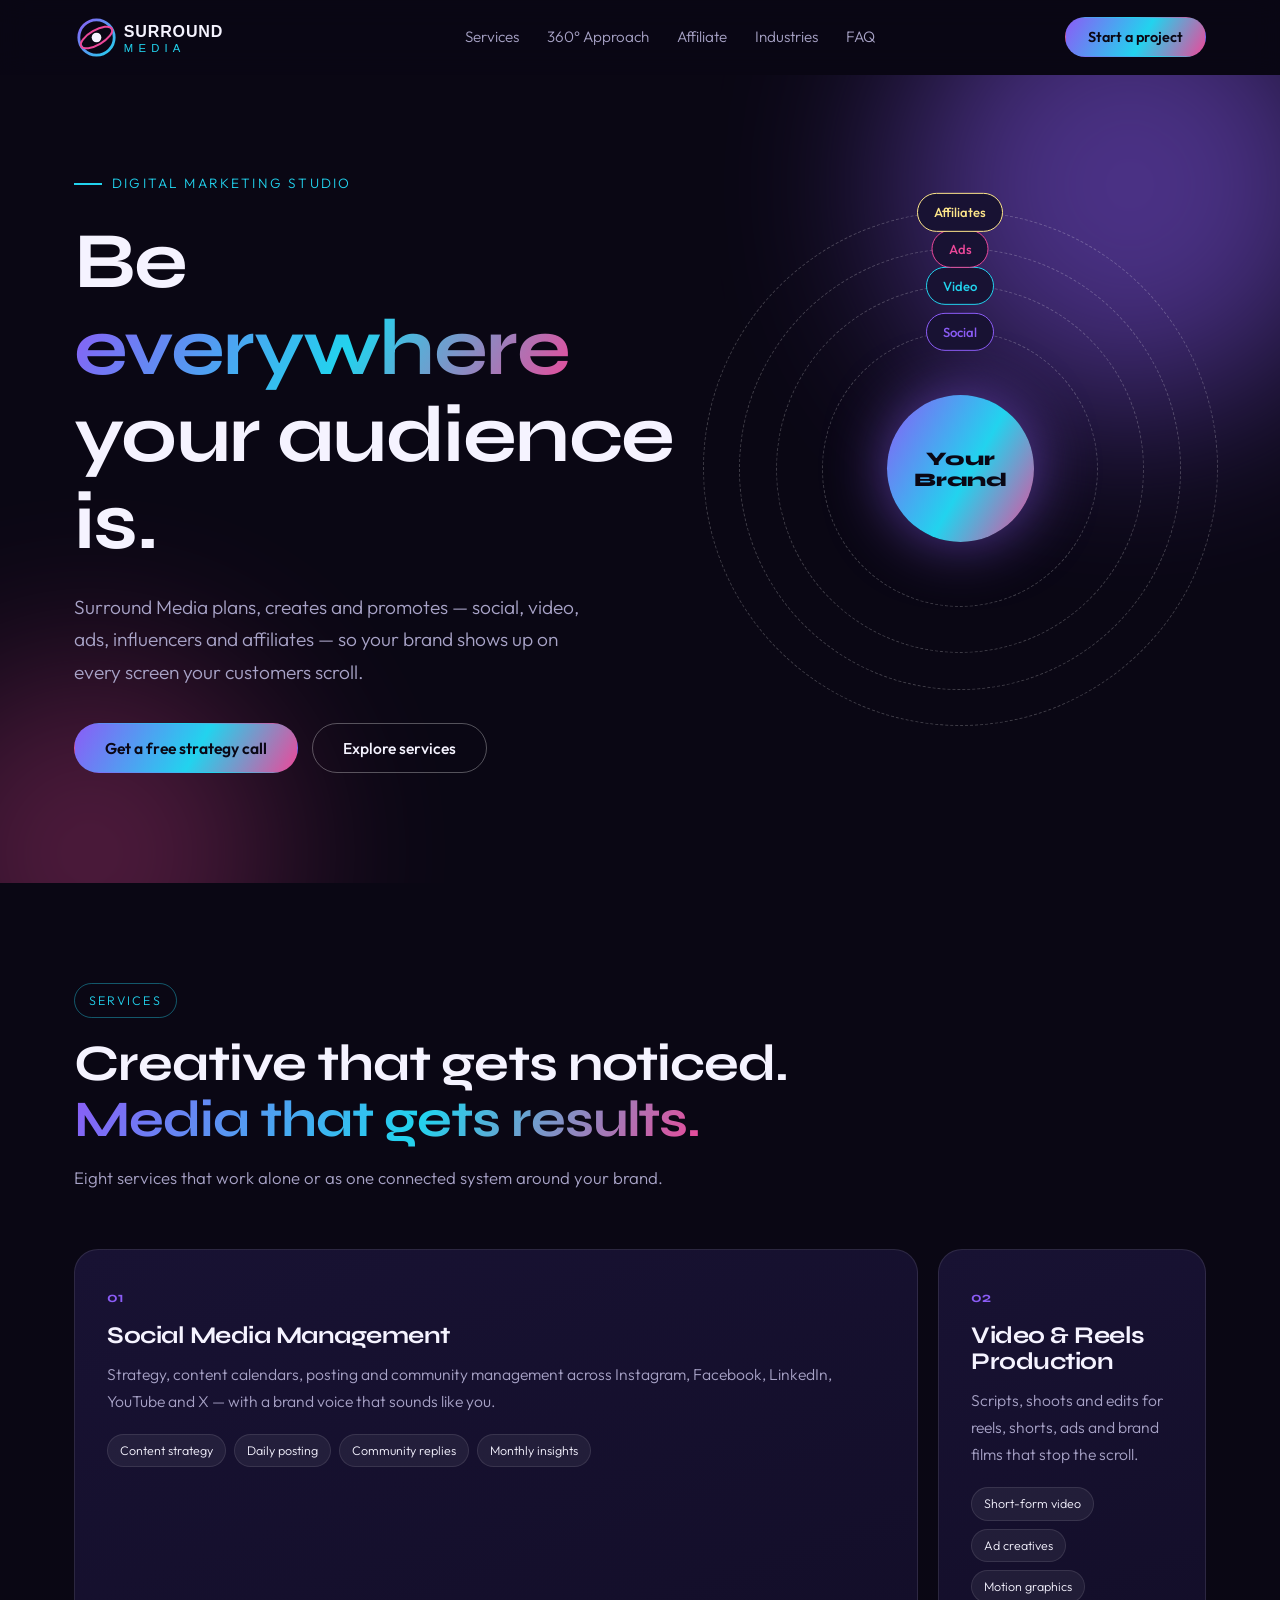
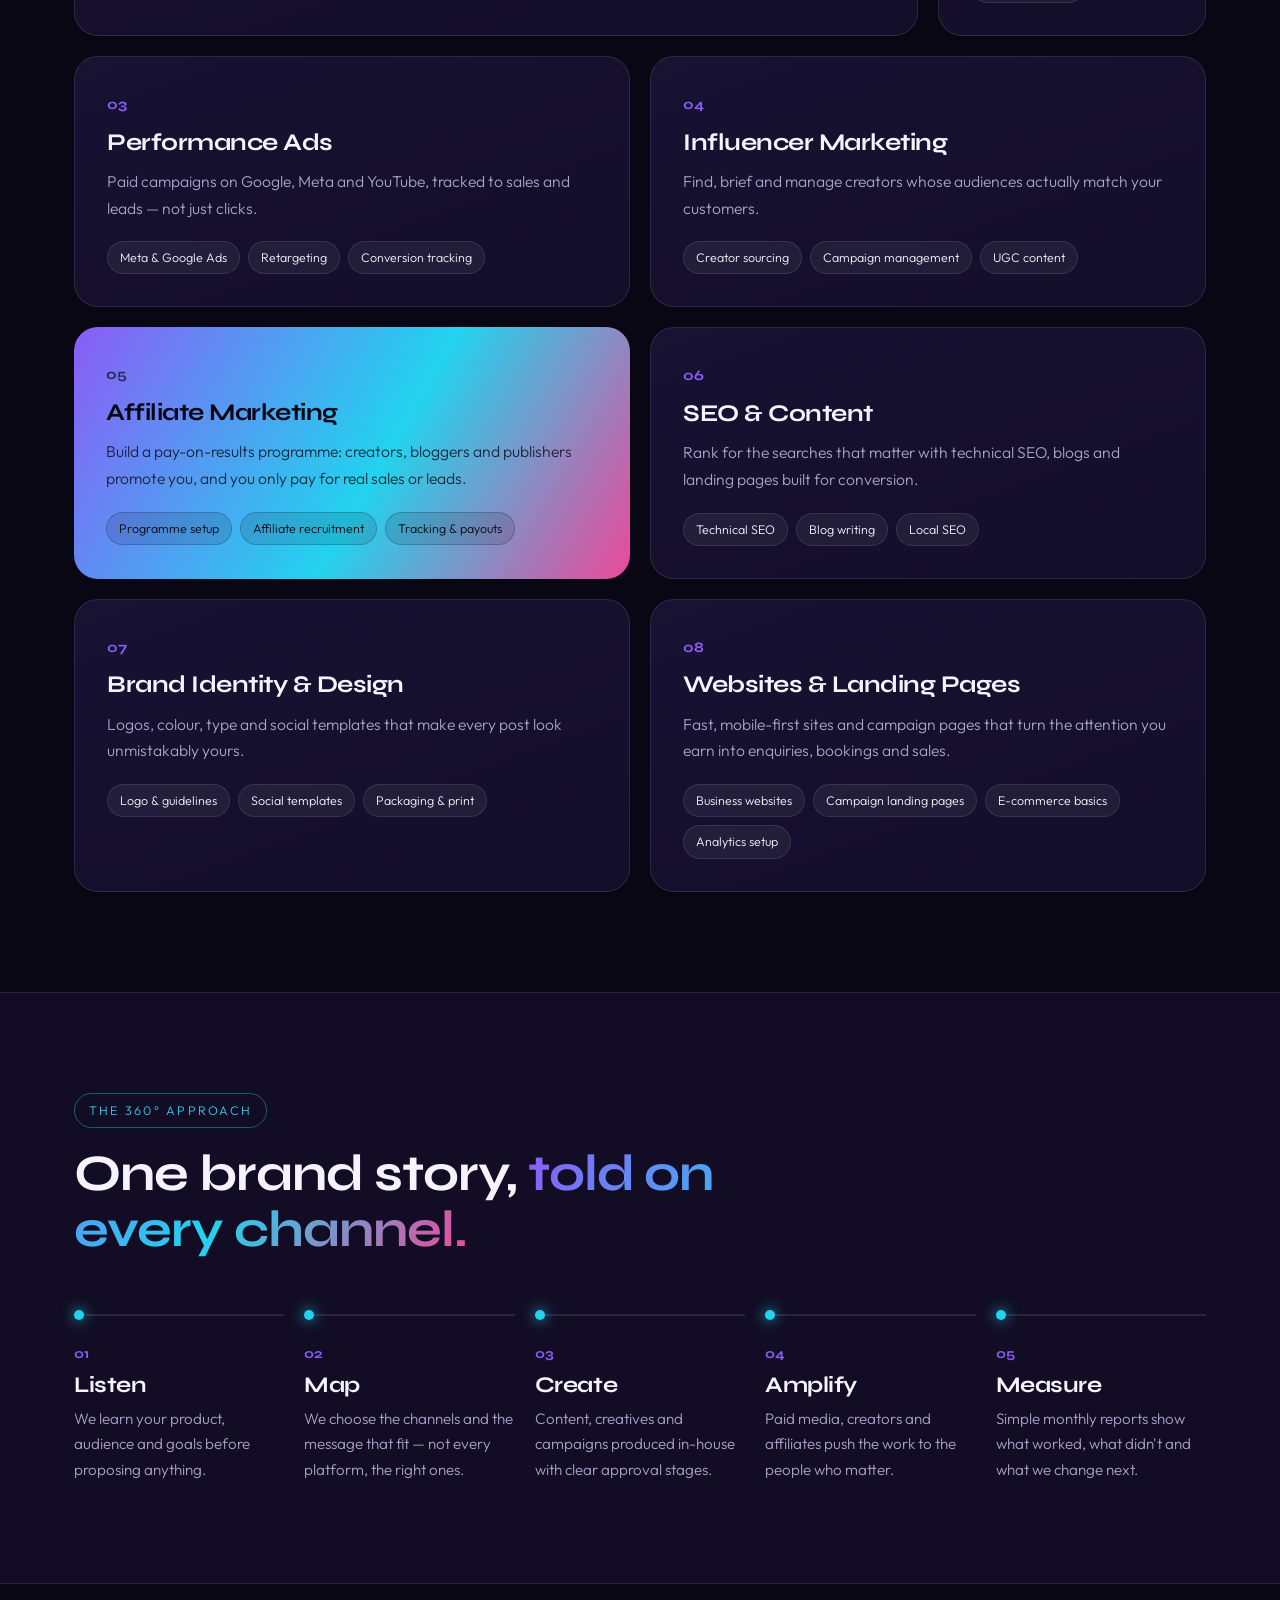
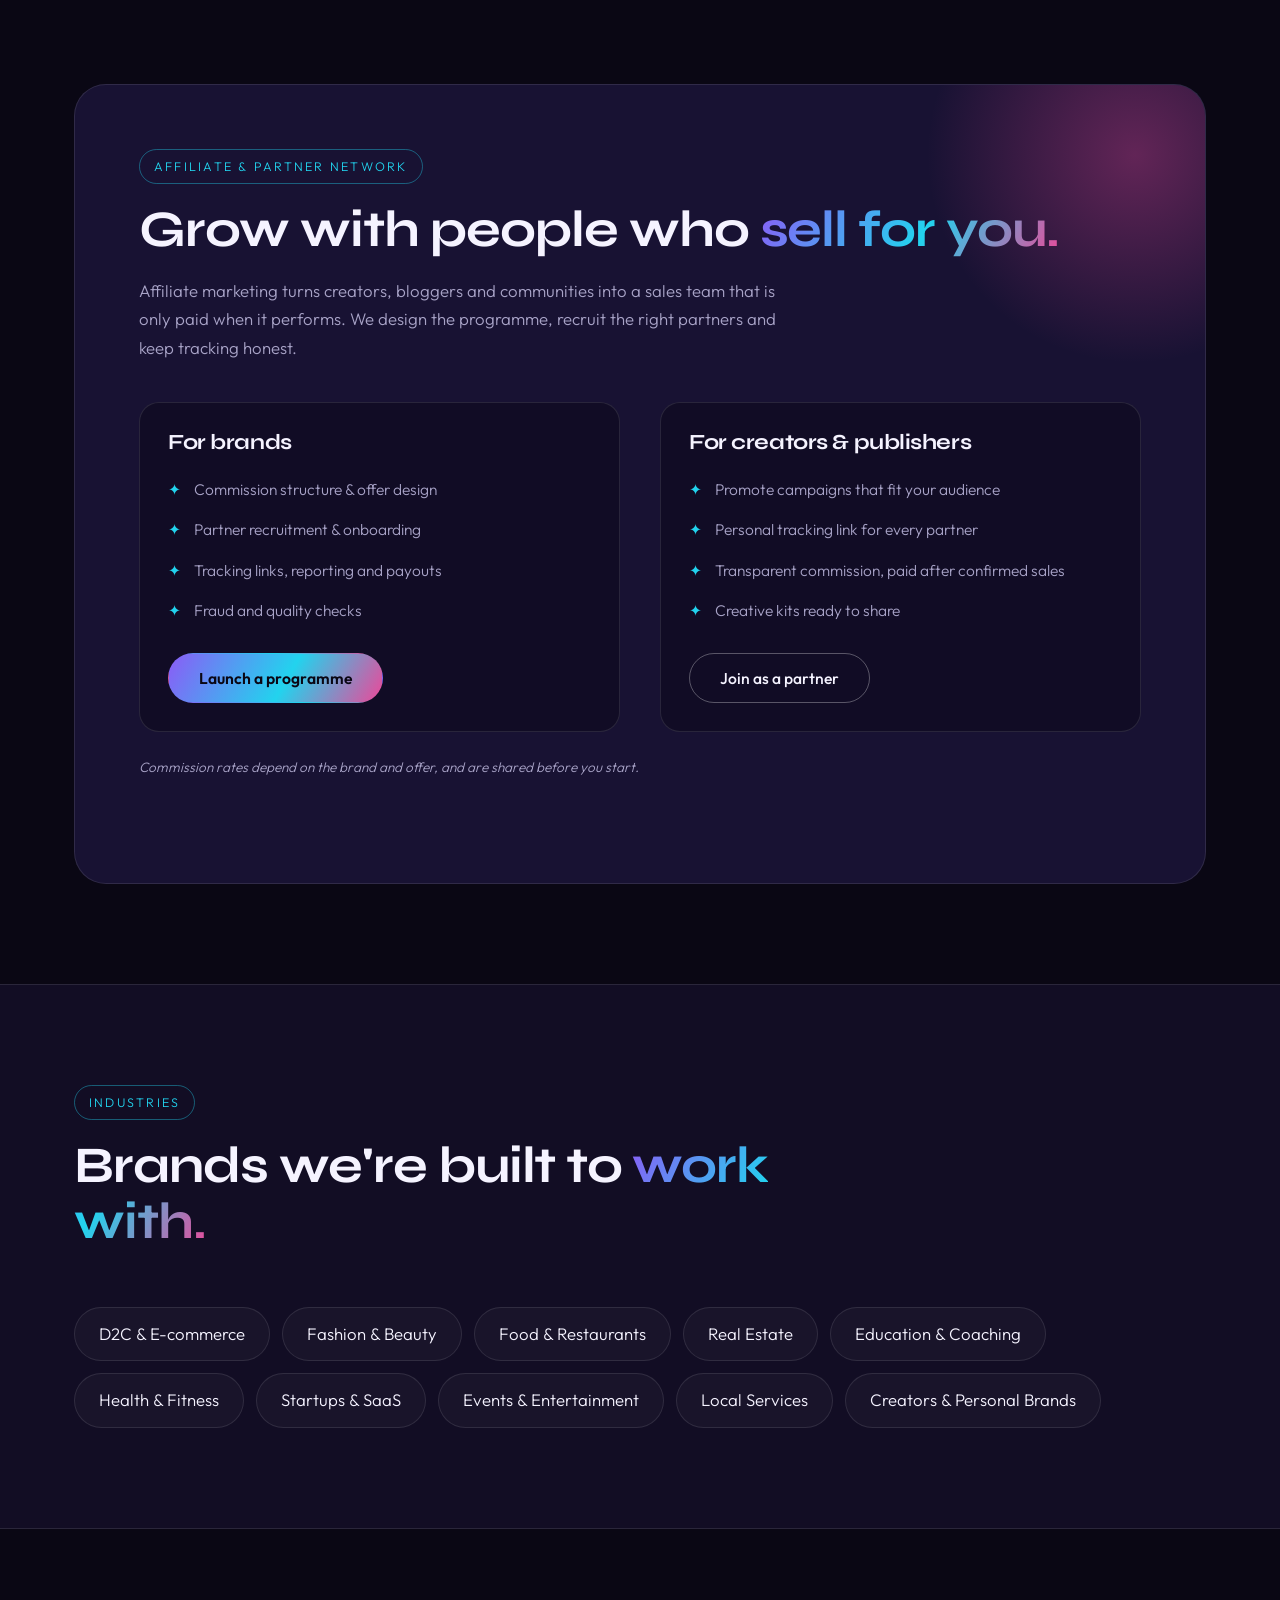
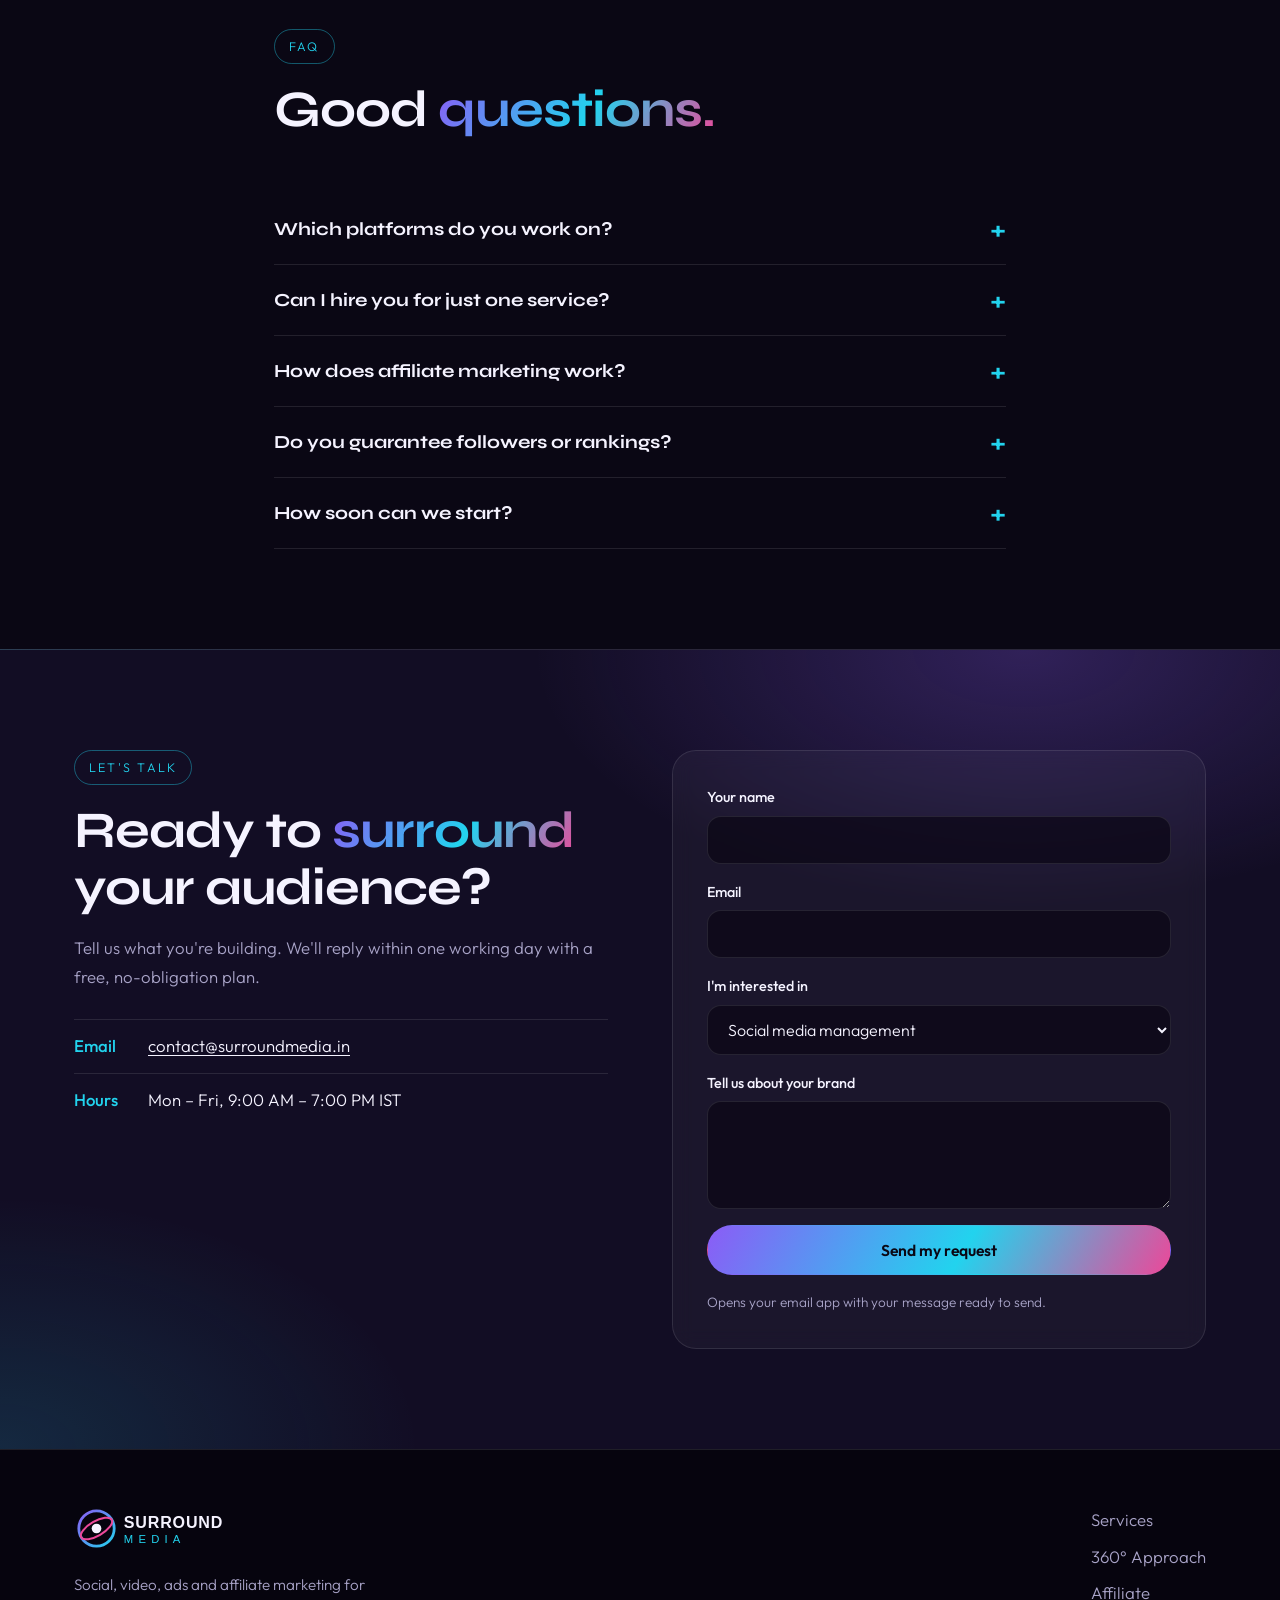
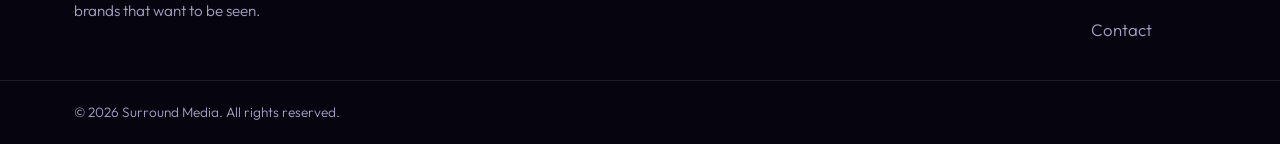
==== index.html @ 197e3b3c "Initial Surround Media website Co-Authored-By: Claude Sonnet 5.5 <noreply@anthropic.com>" ====
<!DOCTYPE html>
<html lang="en">
<head>
<meta charset="UTF-8">
<meta name="viewport" content="width=device-width, initial-scale=1.0">
<meta name="theme-color" content="#0a0714">
<title>Surround Media — Social, Video, Ads &amp; Affiliate Marketing</title>
<meta name="description" content="Surround Media is a digital marketing studio for social media, video content, performance ads, influencer and affiliate marketing, SEO and brand design — built to put your brand everywhere your audience is.">
<link rel="canonical" href="https://surroundmedia.in/">
<link rel="icon" href="data:image/svg+xml,%3Csvg xmlns='http://www.w3.org/2000/svg' viewBox='0 0 100 100'%3E%3Crect width='100' height='100' rx='26' fill='%230a0714'/%3E%3Ccircle cx='50' cy='50' r='30' fill='none' stroke='%238b5cf6' stroke-width='8'/%3E%3Cellipse cx='50' cy='50' rx='30' ry='12' fill='none' stroke='%23ec4899' stroke-width='6' transform='rotate(-30 50 50)'/%3E%3Ccircle cx='50' cy='50' r='8' fill='%23f5f3ff'/%3E%3C/svg%3E">
<link rel="preconnect" href="https://fonts.googleapis.com">
<link rel="preconnect" href="https://fonts.gstatic.com" crossorigin>
<link href="https://fonts.googleapis.com/css2?family=Outfit:wght@300;400;500;600&family=Syne:wght@600;700;800&display=swap" rel="stylesheet">
<link rel="stylesheet" href="style.css">
</head>
<body>

<header class="header" id="header">
  <div class="container header__inner">
    <a href="#home" class="logo" aria-label="Surround Media home"><img src="logo.svg" alt="Surround Media" width="200" height="45"></a>
    <nav class="nav" id="nav" aria-label="Main">
      <a href="#services">Services</a>
      <a href="#approach">360° Approach</a>
      <a href="#affiliate">Affiliate</a>
      <a href="#industries">Industries</a>
      <a href="#faq">FAQ</a>
    </nav>
    <a href="#contact" class="btn btn--glow header__cta">Start a project</a>
    <button class="nav-toggle" id="navToggle" aria-label="Toggle navigation" aria-expanded="false" aria-controls="nav">
      <span></span><span></span><span></span>
    </button>
  </div>
</header>

<main>

  <!-- HERO -->
  <section class="hero" id="home">
    <div class="orb orb--1"></div><div class="orb orb--2"></div>
    <div class="container hero__inner">
      <div class="hero__copy">
        <p class="eyebrow"><span></span> Digital marketing studio</p>
        <h1>Be <span class="grad">everywhere</span> your audience is.</h1>
        <p class="hero__lead">Surround Media plans, creates and promotes — social, video, ads, influencers and affiliates — so your brand shows up on every screen your customers scroll.</p>
        <div class="hero__cta">
          <a href="#contact" class="btn btn--glow">Get a free strategy call</a>
          <a href="#services" class="btn btn--line">Explore services</a>
        </div>
      </div>

      <div class="orbit" aria-hidden="true">
        <div class="orbit__core">Your<br>Brand</div>
        <div class="orbit__ring orbit__ring--1"><span class="chip chip--a">Social</span></div>
        <div class="orbit__ring orbit__ring--2"><span class="chip chip--b">Video</span></div>
        <div class="orbit__ring orbit__ring--3"><span class="chip chip--c">Ads</span></div>
        <div class="orbit__ring orbit__ring--4"><span class="chip chip--d">Affiliates</span></div>
      </div>
    </div>
  </section>

  <!-- SERVICES -->
  <section class="section" id="services">
    <div class="container">
      <div class="section__head reveal">
        <span class="tag">Services</span>
        <h2>Creative that gets noticed. <span class="grad">Media that gets results.</span></h2>
        <p class="section__lead">Eight services that work alone or as one connected system around your brand.</p>
      </div>

      <div class="grid">
        <article class="tile tile--wide reveal">
          <span class="tile__num">01</span>
          <h3>Social Media Management</h3>
          <p>Strategy, content calendars, posting and community management across Instagram, Facebook, LinkedIn, YouTube and X — with a brand voice that sounds like you.</p>
          <ul class="tile__tags"><li>Content strategy</li><li>Daily posting</li><li>Community replies</li><li>Monthly insights</li></ul>
        </article>

        <article class="tile reveal">
          <span class="tile__num">02</span>
          <h3>Video &amp; Reels Production</h3>
          <p>Scripts, shoots and edits for reels, shorts, ads and brand films that stop the scroll.</p>
          <ul class="tile__tags"><li>Short-form video</li><li>Ad creatives</li><li>Motion graphics</li></ul>
        </article>

        <article class="tile reveal">
          <span class="tile__num">03</span>
          <h3>Performance Ads</h3>
          <p>Paid campaigns on Google, Meta and YouTube, tracked to sales and leads — not just clicks.</p>
          <ul class="tile__tags"><li>Meta &amp; Google Ads</li><li>Retargeting</li><li>Conversion tracking</li></ul>
        </article>

        <article class="tile reveal">
          <span class="tile__num">04</span>
          <h3>Influencer Marketing</h3>
          <p>Find, brief and manage creators whose audiences actually match your customers.</p>
          <ul class="tile__tags"><li>Creator sourcing</li><li>Campaign management</li><li>UGC content</li></ul>
        </article>

        <article class="tile tile--accent reveal">
          <span class="tile__num">05</span>
          <h3>Affiliate Marketing</h3>
          <p>Build a pay-on-results programme: creators, bloggers and publishers promote you, and you only pay for real sales or leads.</p>
          <ul class="tile__tags"><li>Programme setup</li><li>Affiliate recruitment</li><li>Tracking &amp; payouts</li></ul>
        </article>

        <article class="tile reveal">
          <span class="tile__num">06</span>
          <h3>SEO &amp; Content</h3>
          <p>Rank for the searches that matter with technical SEO, blogs and landing pages built for conversion.</p>
          <ul class="tile__tags"><li>Technical SEO</li><li>Blog writing</li><li>Local SEO</li></ul>
        </article>

        <article class="tile reveal">
          <span class="tile__num">07</span>
          <h3>Brand Identity &amp; Design</h3>
          <p>Logos, colour, type and social templates that make every post look unmistakably yours.</p>
          <ul class="tile__tags"><li>Logo &amp; guidelines</li><li>Social templates</li><li>Packaging &amp; print</li></ul>
        </article>

        <article class="tile reveal">
          <span class="tile__num">08</span>
          <h3>Websites &amp; Landing Pages</h3>
          <p>Fast, mobile-first sites and campaign pages that turn the attention you earn into enquiries, bookings and sales.</p>
          <ul class="tile__tags"><li>Business websites</li><li>Campaign landing pages</li><li>E-commerce basics</li><li>Analytics setup</li></ul>
        </article>
      </div>
    </div>
  </section>

  <!-- APPROACH -->
  <section class="section section--panel" id="approach">
    <div class="container">
      <div class="section__head reveal">
        <span class="tag">The 360° approach</span>
        <h2>One brand story, <span class="grad">told on every channel.</span></h2>
      </div>
      <ol class="loop">
        <li class="loop__step reveal"><span>01</span><h3>Listen</h3><p>We learn your product, audience and goals before proposing anything.</p></li>
        <li class="loop__step reveal"><span>02</span><h3>Map</h3><p>We choose the channels and the message that fit — not every platform, the right ones.</p></li>
        <li class="loop__step reveal"><span>03</span><h3>Create</h3><p>Content, creatives and campaigns produced in-house with clear approval stages.</p></li>
        <li class="loop__step reveal"><span>04</span><h3>Amplify</h3><p>Paid media, creators and affiliates push the work to the people who matter.</p></li>
        <li class="loop__step reveal"><span>05</span><h3>Measure</h3><p>Simple monthly reports show what worked, what didn't and what we change next.</p></li>
      </ol>
    </div>
  </section>

  <!-- AFFILIATE -->
  <section class="section" id="affiliate">
    <div class="container">
      <div class="affiliate reveal">
        <div class="affiliate__copy">
          <span class="tag">Affiliate &amp; partner network</span>
          <h2>Grow with people who <span class="grad">sell for you.</span></h2>
          <p>Affiliate marketing turns creators, bloggers and communities into a sales team that is only paid when it performs. We design the programme, recruit the right partners and keep tracking honest.</p>
          <div class="affiliate__cols">
            <div>
              <h3>For brands</h3>
              <ul>
                <li>Commission structure &amp; offer design</li>
                <li>Partner recruitment &amp; onboarding</li>
                <li>Tracking links, reporting and payouts</li>
                <li>Fraud and quality checks</li>
              </ul>
              <a href="#contact" class="btn btn--glow">Launch a programme</a>
            </div>
            <div>
              <h3>For creators &amp; publishers</h3>
              <ul>
                <li>Promote campaigns that fit your audience</li>
                <li>Personal tracking link for every partner</li>
                <li>Transparent commission, paid after confirmed sales</li>
                <li>Creative kits ready to share</li>
              </ul>
              <a href="mailto:contact@surroundmedia.in?subject=Affiliate%20Partner%20Application" class="btn btn--line" id="partnerCta">Join as a partner</a>
            </div>
          </div>
          <p class="affiliate__note">Commission rates depend on the brand and offer, and are shared before you start.</p>
        </div>
      </div>
    </div>
  </section>

  <!-- INDUSTRIES -->
  <section class="section section--panel" id="industries">
    <div class="container">
      <div class="section__head reveal">
        <span class="tag">Industries</span>
        <h2>Brands we're built to <span class="grad">work with.</span></h2>
      </div>
      <div class="pills reveal">
        <span>D2C &amp; E-commerce</span><span>Fashion &amp; Beauty</span><span>Food &amp; Restaurants</span><span>Real Estate</span><span>Education &amp; Coaching</span><span>Health &amp; Fitness</span><span>Startups &amp; SaaS</span><span>Events &amp; Entertainment</span><span>Local Services</span><span>Creators &amp; Personal Brands</span>
      </div>
    </div>
  </section>

  <!-- FAQ -->
  <section class="section" id="faq">
    <div class="container container--narrow">
      <div class="section__head reveal">
        <span class="tag">FAQ</span>
        <h2>Good <span class="grad">questions.</span></h2>
      </div>
      <div class="faq reveal">
        <details>
          <summary>Which platforms do you work on?</summary>
          <p>Mainly Instagram, Facebook, YouTube, LinkedIn, X and Google. We recommend only the platforms where your customers actually spend time.</p>
        </details>
        <details>
          <summary>Can I hire you for just one service?</summary>
          <p>Yes. Many clients start with one service — like social media or ads — and add more as results come in.</p>
        </details>
        <details>
          <summary>How does affiliate marketing work?</summary>
          <p>Partners promote your product with a unique tracking link. When a sale or lead is confirmed through that link, they earn a commission you've agreed in advance. You pay for performance, not promises.</p>
        </details>
        <details>
          <summary>Do you guarantee followers or rankings?</summary>
          <p>No one honestly can. We commit to clear deliverables, transparent reporting and steady improvement against the goals we set together.</p>
        </details>
        <details>
          <summary>How soon can we start?</summary>
          <p>After a free strategy call and an agreed scope, most projects kick off within a week.</p>
        </details>
      </div>
    </div>
  </section>

  <!-- CONTACT -->
  <section class="section section--glow" id="contact">
    <div class="container contact">
      <div class="contact__copy reveal">
        <span class="tag">Let's talk</span>
        <h2>Ready to <span class="grad">surround</span> your audience?</h2>
        <p>Tell us what you're building. We'll reply within one working day with a free, no-obligation plan.</p>
        <ul class="contact__list">
          <li><strong>Email</strong> <a href="mailto:contact@surroundmedia.in">contact@surroundmedia.in</a></li>
          <li><strong>Hours</strong> Mon – Fri, 9:00 AM – 7:00 PM IST</li>
        </ul>
      </div>

      <form class="form reveal" id="contactForm" novalidate>
        <label>Your name
          <input type="text" name="name" required autocomplete="name">
        </label>
        <label>Email
          <input type="email" name="email" required autocomplete="email">
        </label>
        <label>I'm interested in
          <select name="interest">
            <option>Social media management</option>
            <option>Video &amp; reels</option>
            <option>Performance ads</option>
            <option>Influencer marketing</option>
            <option>Affiliate marketing</option>
            <option>SEO &amp; content</option>
            <option>Brand identity &amp; design</option>
            <option>Website / landing page</option>
            <option>Not sure yet</option>
          </select>
        </label>
        <label>Tell us about your brand
          <textarea name="message" rows="4"></textarea>
        </label>
        <button type="submit" class="btn btn--glow">Send my request</button>
        <p class="form__note" id="formNote" role="status" aria-live="polite">Opens your email app with your message ready to send.</p>
      </form>
    </div>
  </section>

</main>

<footer class="footer">
  <div class="container footer__inner">
    <div class="footer__brand">
      <a href="#home" class="logo" aria-label="Surround Media home"><img src="logo.svg" alt="Surround Media" width="200" height="45"></a>
      <p>Social, video, ads and affiliate marketing for brands that want to be seen.</p>
    </div>
    <nav class="footer__links" aria-label="Footer">
      <a href="#services">Services</a>
      <a href="#approach">360° Approach</a>
      <a href="#affiliate">Affiliate</a>
      <a href="#contact">Contact</a>
    </nav>
  </div>
  <div class="footer__bottom">
    <div class="container">
      <p>&copy; <span id="year">2026</span> Surround Media. All rights reserved.</p>
    </div>
  </div>
</footer>

<a href="#home" class="back-to-top" id="backToTop" aria-label="Back to top">&uarr;</a>

<script src="script.js"></script>
</body>
</html>
---- style.css ----
/* ========== Variables ========== */
:root {
  --bg: #0a0714;
  --bg-2: #120d24;
  --panel: #181233;
  --line: rgba(255, 255, 255, 0.1);
  --text: #f5f3ff;
  --muted: #a8a3c7;
  --violet: #8b5cf6;
  --cyan: #22d3ee;
  --pink: #ec4899;
  --grad: linear-gradient(120deg, #8b5cf6 0%, #22d3ee 55%, #ec4899 100%);
  --radius: 24px;
}

/* ========== Reset ========== */
*, *::before, *::after { box-sizing: border-box; margin: 0; padding: 0; }
html { scroll-behavior: smooth; scroll-padding-top: 80px; }
body {
  font-family: 'Outfit', system-ui, sans-serif;
  font-weight: 300;
  font-size: 1.05rem;
  color: var(--text);
  background: var(--bg);
  line-height: 1.7;
  -webkit-font-smoothing: antialiased;
  overflow-x: hidden;
}
img, svg { display: block; max-width: 100%; }
a { color: inherit; text-decoration: none; }
ul, ol { list-style: none; }
h1, h2, h3 { font-family: 'Syne', sans-serif; font-weight: 700; line-height: 1.1; letter-spacing: -0.02em; }
.grad { background: var(--grad); -webkit-background-clip: text; background-clip: text; color: transparent; }

.container { max-width: 1180px; margin: 0 auto; padding: 0 24px; position: relative; }
.container--narrow { max-width: 780px; }

/* ========== Buttons ========== */
.btn {
  display: inline-flex; align-items: center; justify-content: center;
  padding: 14px 30px; border-radius: 999px;
  font: 500 .98rem 'Outfit', sans-serif;
  border: 1.5px solid transparent; cursor: pointer;
  transition: transform .2s ease, box-shadow .25s ease, background .2s ease;
}
.btn:hover { transform: translateY(-2px); }
.btn:focus-visible, a:focus-visible, summary:focus-visible, input:focus-visible, select:focus-visible, textarea:focus-visible { outline: 2px solid var(--cyan); outline-offset: 3px; }
.btn--glow { background: var(--grad); color: #0a0714; font-weight: 600; }
.btn--glow:hover { box-shadow: 0 0 32px rgba(139, 92, 246, .55); }
.btn--line { border-color: rgba(255,255,255,.3); color: var(--text); }
.btn--line:hover { border-color: var(--cyan); color: var(--cyan); }

/* ========== Header ========== */
.header { position: sticky; top: 0; z-index: 50; background: rgba(10,7,20,.75); backdrop-filter: blur(14px); border-bottom: 1px solid transparent; transition: border-color .25s; }
.header.scrolled { border-color: var(--line); }
.header__inner { display: flex; align-items: center; justify-content: space-between; gap: 20px; height: 74px; }
.logo img { height: 45px; width: auto; }
.nav { display: flex; gap: 28px; }
.nav a { font-size: .95rem; color: var(--muted); transition: color .2s; position: relative; padding: 6px 0; }
.nav a::after { content: ""; position: absolute; left: 0; right: 100%; bottom: 0; height: 2px; background: var(--grad); transition: right .25s; }
.nav a:hover, .nav a.active { color: var(--text); }
.nav a:hover::after, .nav a.active::after { right: 0; }
.header__cta { padding: 10px 22px; font-size: .9rem; }
.nav-toggle { display: none; background: none; border: 0; width: 44px; height: 44px; cursor: pointer; flex-direction: column; justify-content: center; align-items: center; gap: 5px; }
.nav-toggle span { width: 24px; height: 2px; background: var(--text); border-radius: 2px; transition: transform .25s, opacity .25s; }
.nav-toggle.active span:nth-child(1) { transform: translateY(7px) rotate(45deg); }
.nav-toggle.active span:nth-child(2) { opacity: 0; }
.nav-toggle.active span:nth-child(3) { transform: translateY(-7px) rotate(-45deg); }

/* ========== Hero ========== */
.hero { position: relative; padding: 90px 0 110px; overflow: hidden; }
.orb { position: absolute; border-radius: 50%; filter: blur(90px); opacity: .5; pointer-events: none; }
.orb--1 { width: 460px; height: 460px; background: var(--violet); top: -120px; right: -80px; }
.orb--2 { width: 380px; height: 380px; background: var(--pink); bottom: -160px; left: -100px; opacity: .3; }
.hero__inner { display: grid; grid-template-columns: 1.1fr .9fr; gap: 40px; align-items: center; }
.eyebrow { display: inline-flex; align-items: center; gap: 10px; font-size: .85rem; letter-spacing: .16em; text-transform: uppercase; color: var(--cyan); margin-bottom: 22px; }
.eyebrow span { width: 28px; height: 2px; background: var(--cyan); }
.hero h1 { font-size: clamp(2.8rem, 6.2vw, 5rem); margin-bottom: 24px; }
.hero__lead { font-size: 1.2rem; color: var(--muted); max-width: 520px; }
.hero__cta { display: flex; flex-wrap: wrap; gap: 14px; margin-top: 34px; }

/* Orbit graphic */
.orbit { position: relative; width: min(100%, 460px); aspect-ratio: 1; margin: 0 auto; }
.orbit__core { position: absolute; inset: 34%; border-radius: 50%; background: var(--grad); color: #0a0714; display: grid; place-items: center; text-align: center; font: 800 1.2rem/1.1 'Syne', sans-serif; box-shadow: 0 0 60px rgba(139,92,246,.6); }
.orbit__ring { position: absolute; border: 1px dashed rgba(255,255,255,.22); border-radius: 50%; animation: spin linear infinite; }
.orbit__ring--1 { inset: 20%; animation-duration: 18s; }
.orbit__ring--2 { inset: 10%; animation-duration: 26s; animation-direction: reverse; }
.orbit__ring--3 { inset: 2%; animation-duration: 34s; }
.orbit__ring--4 { inset: -6%; animation-duration: 44s; animation-direction: reverse; }
.chip { position: absolute; top: 0; left: 50%; transform: translate(-50%, -50%); padding: 7px 16px; border-radius: 999px; font-size: .82rem; font-weight: 500; background: var(--panel); border: 1px solid var(--line); white-space: nowrap; animation: counter linear infinite; }
.orbit__ring--1 .chip { animation-duration: 18s; } .orbit__ring--2 .chip { animation-duration: 26s; animation-direction: reverse; }
.orbit__ring--3 .chip { animation-duration: 34s; } .orbit__ring--4 .chip { animation-duration: 44s; animation-direction: reverse; }
.chip--a { color: var(--violet); border-color: var(--violet); }
.chip--b { color: var(--cyan); border-color: var(--cyan); }
.chip--c { color: var(--pink); border-color: var(--pink); }
.chip--d { color: #fde68a; border-color: #fde68a; }
@keyframes spin { to { transform: rotate(360deg); } }
@keyframes counter { from { transform: translate(-50%, -50%) rotate(0); } to { transform: translate(-50%, -50%) rotate(-360deg); } }

/* ========== Sections ========== */
.section { padding: 100px 0; position: relative; }
.section--panel { background: var(--bg-2); border-block: 1px solid var(--line); }
.section--glow { background: radial-gradient(700px 360px at 80% 0%, rgba(139,92,246,.25), transparent 70%), radial-gradient(600px 360px at 0% 100%, rgba(34,211,238,.14), transparent 70%), var(--bg-2); border-top: 1px solid var(--line); }
.section__head { max-width: 720px; margin-bottom: 56px; }
.section__head h2, .affiliate h2, .contact h2 { font-size: clamp(2rem, 4vw, 3.2rem); }
.section__lead { margin-top: 16px; color: var(--muted); }
.tag { display: inline-block; font-size: .78rem; letter-spacing: .18em; text-transform: uppercase; color: var(--cyan); border: 1px solid rgba(34,211,238,.4); padding: 6px 14px; border-radius: 999px; margin-bottom: 18px; }

/* ========== Services grid ========== */
.grid { display: grid; grid-template-columns: repeat(4, 1fr); gap: 20px; }
.tile { grid-column: span 2; background: linear-gradient(160deg, var(--panel), #130e29); border: 1px solid var(--line); border-radius: var(--radius); padding: 32px; position: relative; overflow: hidden; transition: transform .3s, border-color .3s; }
.tile:nth-child(n) { grid-column: span 2; }
.tile::before { content: ""; position: absolute; inset: 0; background: var(--grad); opacity: 0; transition: opacity .3s; mix-blend-mode: soft-light; pointer-events: none; }
.tile:hover { transform: translateY(-6px); border-color: rgba(139,92,246,.7); }
.tile:hover::before { opacity: .25; }
.tile--wide { grid-column: span 3 !important; }
.tile:nth-child(2) { grid-column: span 1; }
.tile__num { font: 700 .9rem 'Syne', sans-serif; color: var(--violet); }
.tile h3 { font-size: 1.5rem; margin: 12px 0; }
.tile p { color: var(--muted); font-size: .98rem; }
.tile__tags { display: flex; flex-wrap: wrap; gap: 8px; margin-top: 20px; }
.tile__tags li { font-size: .78rem; padding: 5px 12px; border-radius: 999px; background: rgba(255,255,255,.06); border: 1px solid var(--line); }
.tile--accent { background: var(--grad); color: #0a0714; border: 0; }
.tile--accent .tile__num { color: #0a0714; opacity: .7; }
.tile--accent p { color: rgba(10,7,20,.8); }
.tile--accent .tile__tags li { background: rgba(10,7,20,.12); border-color: rgba(10,7,20,.2); }

/* ========== Approach ========== */
.loop { display: grid; grid-template-columns: repeat(5, 1fr); gap: 20px; }
.loop__step { position: relative; padding-top: 22px; border-top: 2px solid var(--line); }
.loop__step::before { content: ""; position: absolute; top: -6px; left: 0; width: 10px; height: 10px; border-radius: 50%; background: var(--cyan); box-shadow: 0 0 14px var(--cyan); }
.loop__step span { font: 700 .85rem 'Syne', sans-serif; color: var(--violet); }
.loop__step h3 { font-size: 1.4rem; margin: 6px 0 8px; }
.loop__step p { color: var(--muted); font-size: .95rem; }

/* ========== Affiliate ========== */
.affiliate { background: var(--panel); border: 1px solid var(--line); border-radius: 32px; padding: 64px; position: relative; overflow: hidden; }
.affiliate::before { content: ""; position: absolute; width: 420px; height: 420px; right: -140px; top: -140px; background: radial-gradient(circle, rgba(236,72,153,.35), transparent 70%); pointer-events: none; }
.affiliate__copy { position: relative; }
.affiliate__copy > p { color: var(--muted); max-width: 640px; margin: 18px 0 40px; }
.affiliate__cols { display: grid; grid-template-columns: 1fr 1fr; gap: 40px; }
.affiliate__cols > div { padding: 28px; border: 1px solid var(--line); border-radius: 20px; background: rgba(10,7,20,.45); }
.affiliate__cols h3 { font-size: 1.35rem; margin-bottom: 14px; }
.affiliate__cols li { padding: 7px 0 7px 26px; position: relative; color: var(--muted); font-size: .97rem; }
.affiliate__cols li::before { content: "✦"; position: absolute; left: 0; color: var(--cyan); }
.affiliate__cols .btn { margin-top: 22px; }
.affiliate__note { margin-top: 24px !important; font-size: .85rem; color: var(--muted); font-style: italic; }

/* ========== Industries ========== */
.pills { display: flex; flex-wrap: wrap; gap: 12px; }
.pills span { padding: 12px 24px; border-radius: 999px; border: 1px solid var(--line); background: rgba(255,255,255,.03); transition: all .25s; }
.pills span:hover { border-color: var(--pink); color: var(--pink); transform: translateY(-3px); }

/* ========== FAQ ========== */
.faq details { border-bottom: 1px solid var(--line); }
.faq summary { cursor: pointer; font: 700 1.15rem 'Syne', sans-serif; padding: 24px 40px 24px 0; list-style: none; position: relative; }
.faq summary::-webkit-details-marker { display: none; }
.faq summary::after { content: "+"; position: absolute; right: 0; top: 50%; transform: translateY(-50%); font-size: 1.8rem; color: var(--cyan); transition: transform .2s; }
.faq details[open] summary::after { transform: translateY(-50%) rotate(45deg); }
.faq details p { padding-bottom: 24px; color: var(--muted); }

/* ========== Contact ========== */
.contact { display: grid; grid-template-columns: 1fr 1fr; gap: 64px; align-items: start; }
.contact__copy > p { color: var(--muted); margin: 18px 0 28px; }
.contact__list li { padding: 12px 0; border-top: 1px solid var(--line); }
.contact__list strong { display: inline-block; min-width: 70px; color: var(--cyan); font-weight: 500; }
.contact__list a { text-decoration: underline; text-underline-offset: 3px; }
.form { background: rgba(255,255,255,.04); border: 1px solid var(--line); border-radius: var(--radius); padding: 34px; display: grid; gap: 16px; backdrop-filter: blur(10px); }
.form label { display: grid; gap: 6px; font-size: .9rem; font-weight: 500; }
.form input, .form select, .form textarea { font: 300 1rem 'Outfit', sans-serif; padding: 13px 16px; border: 1px solid var(--line); border-radius: 14px; background: rgba(10,7,20,.7); color: var(--text); width: 100%; }
.form select option { background: var(--bg); }
.form textarea { resize: vertical; }
.form__note { font-size: .85rem; color: var(--muted); }
.form__note--error { color: #fb7185; font-weight: 500; }

/* ========== Footer ========== */
.footer { background: #06040e; border-top: 1px solid var(--line); padding-top: 56px; color: var(--muted); }
.footer__inner { display: flex; justify-content: space-between; gap: 32px; flex-wrap: wrap; padding-bottom: 36px; }
.footer__brand .logo { display: inline-block; margin-bottom: 12px; }
.footer__brand p { max-width: 320px; font-size: .95rem; }
.footer__links { display: flex; flex-direction: column; gap: 8px; }
.footer__links a:hover { color: var(--cyan); }
.footer__bottom { border-top: 1px solid var(--line); padding: 20px 0; font-size: .85rem; }

/* ========== Back to top ========== */
.back-to-top { position: fixed; right: 20px; bottom: 20px; width: 48px; height: 48px; border-radius: 50%; background: var(--grad); color: #0a0714; display: grid; place-items: center; font-weight: 700; font-size: 1.2rem; opacity: 0; pointer-events: none; transform: translateY(12px); transition: opacity .25s, transform .25s; z-index: 40; }
.back-to-top.visible { opacity: 1; pointer-events: auto; transform: none; }

/* ========== Reveal ========== */
.reveal { opacity: 0; transform: translateY(26px); transition: opacity .7s ease, transform .7s ease; }
.reveal.visible { opacity: 1; transform: none; }

/* ========== Responsive ========== */
@media (max-width: 980px) {
  .hero__inner, .contact { grid-template-columns: 1fr; }
  .orbit { max-width: 380px; margin-top: 30px; }
  .grid { grid-template-columns: repeat(2, 1fr); }
  .tile, .tile:nth-child(n), .tile--wide, .tile:nth-child(2) { grid-column: span 1 !important; }
  .loop { grid-template-columns: repeat(2, 1fr); }
  .affiliate { padding: 40px 28px; }
  .affiliate__cols { grid-template-columns: 1fr; }
}
@media (max-width: 860px) {
  .nav-toggle { display: flex; }
  .header__cta { display: none; }
  .nav { position: absolute; top: 74px; left: 0; right: 0; background: var(--bg); flex-direction: column; gap: 0; padding: 8px 24px 20px; border-bottom: 1px solid var(--line); display: none; }
  .nav.open { display: flex; }
  .nav a { padding: 14px 0; border-bottom: 1px solid var(--line); }
}
@media (max-width: 640px) {
  .section { padding: 70px 0; }
  .grid, .loop { grid-template-columns: 1fr; }
  .hero { padding: 56px 0 70px; }
}
@media (prefers-reduced-motion: reduce) {
  html { scroll-behavior: auto; }
  .orbit__ring, .chip { animation: none; }
  .reveal { opacity: 1; transform: none; transition: none; }
}
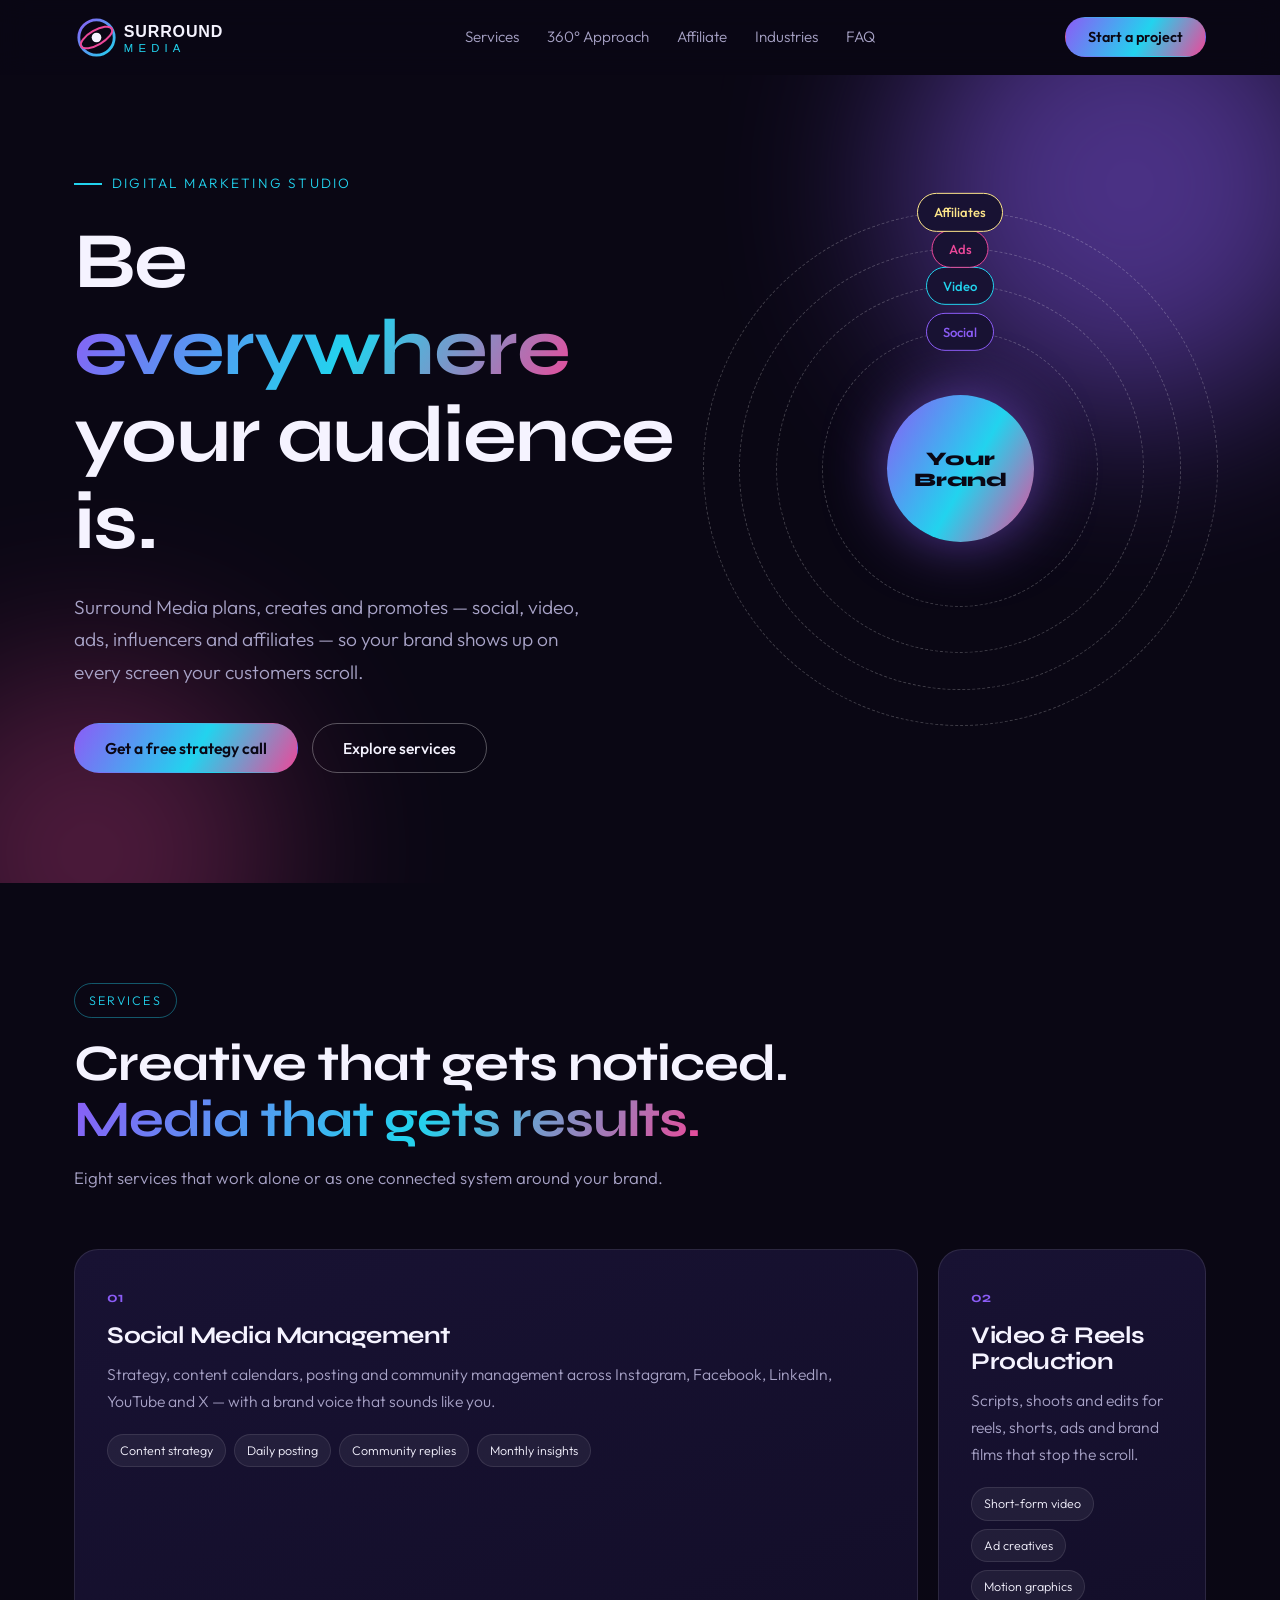
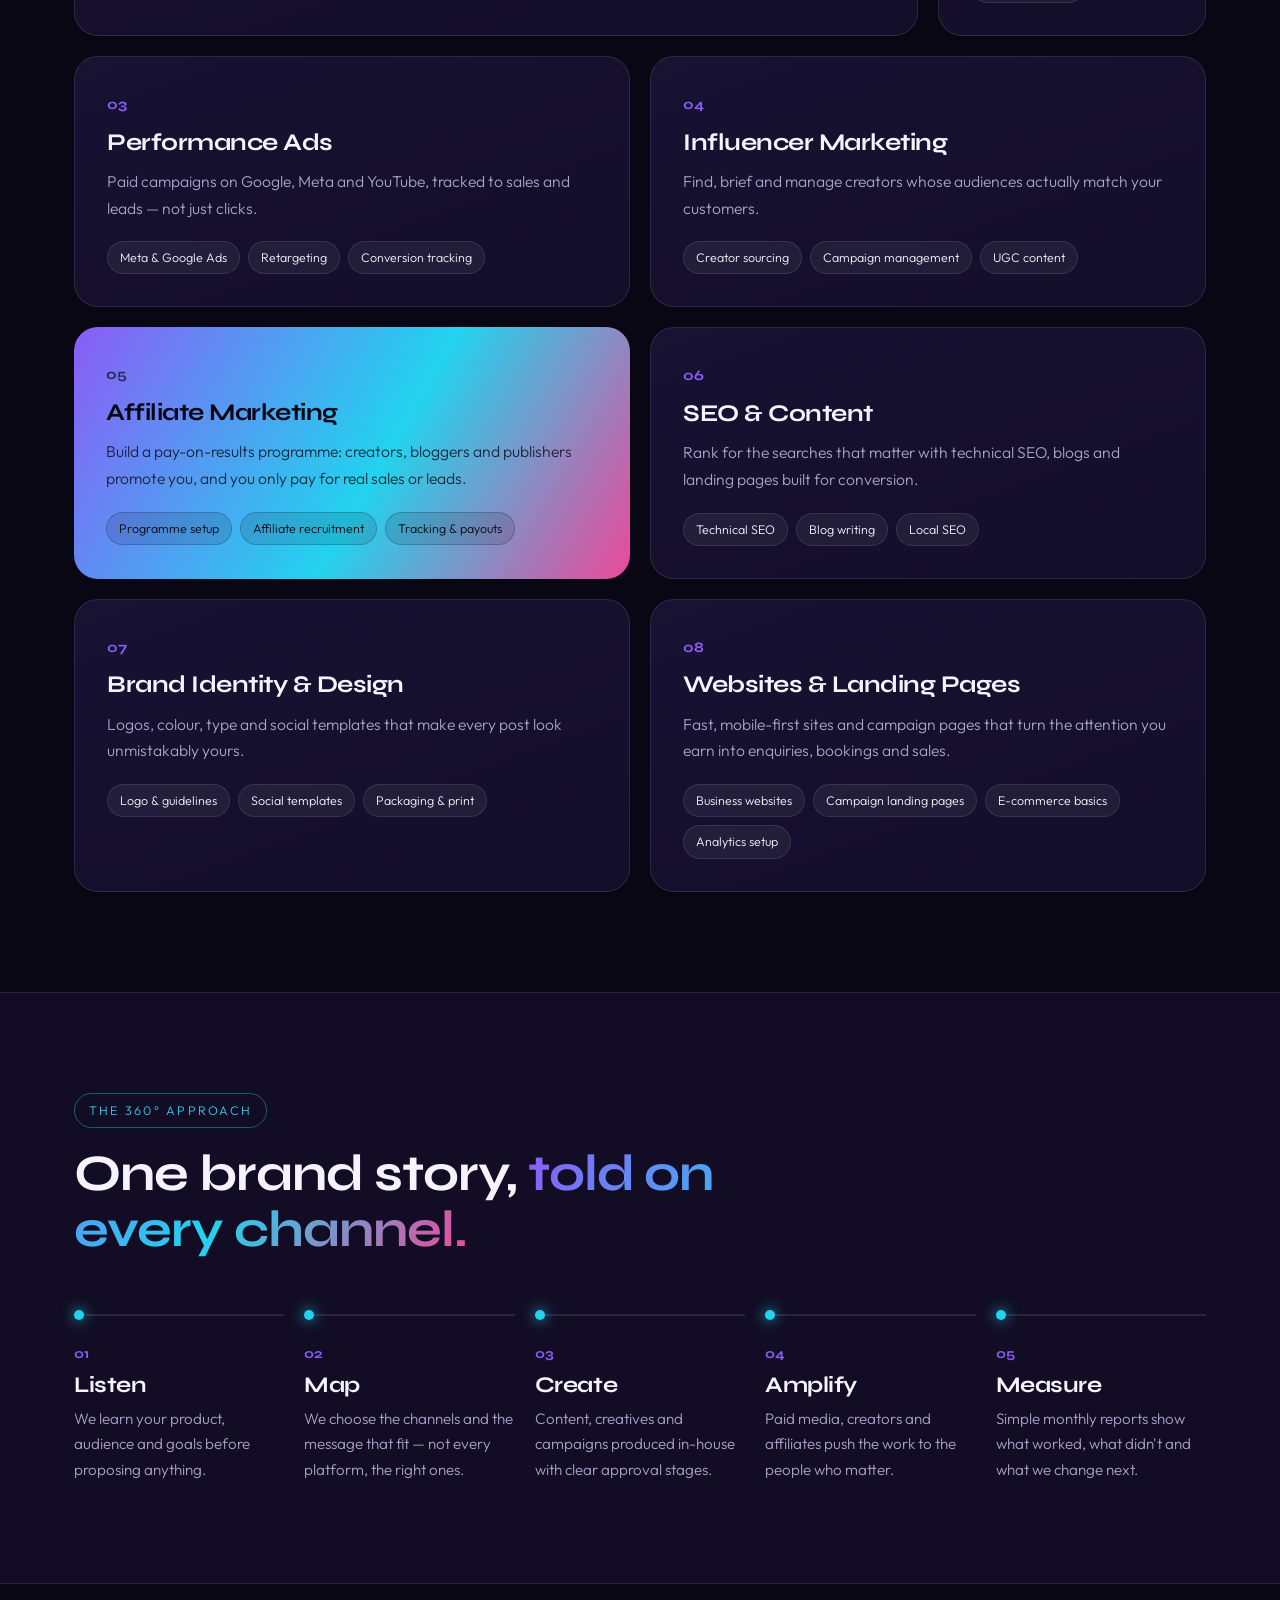
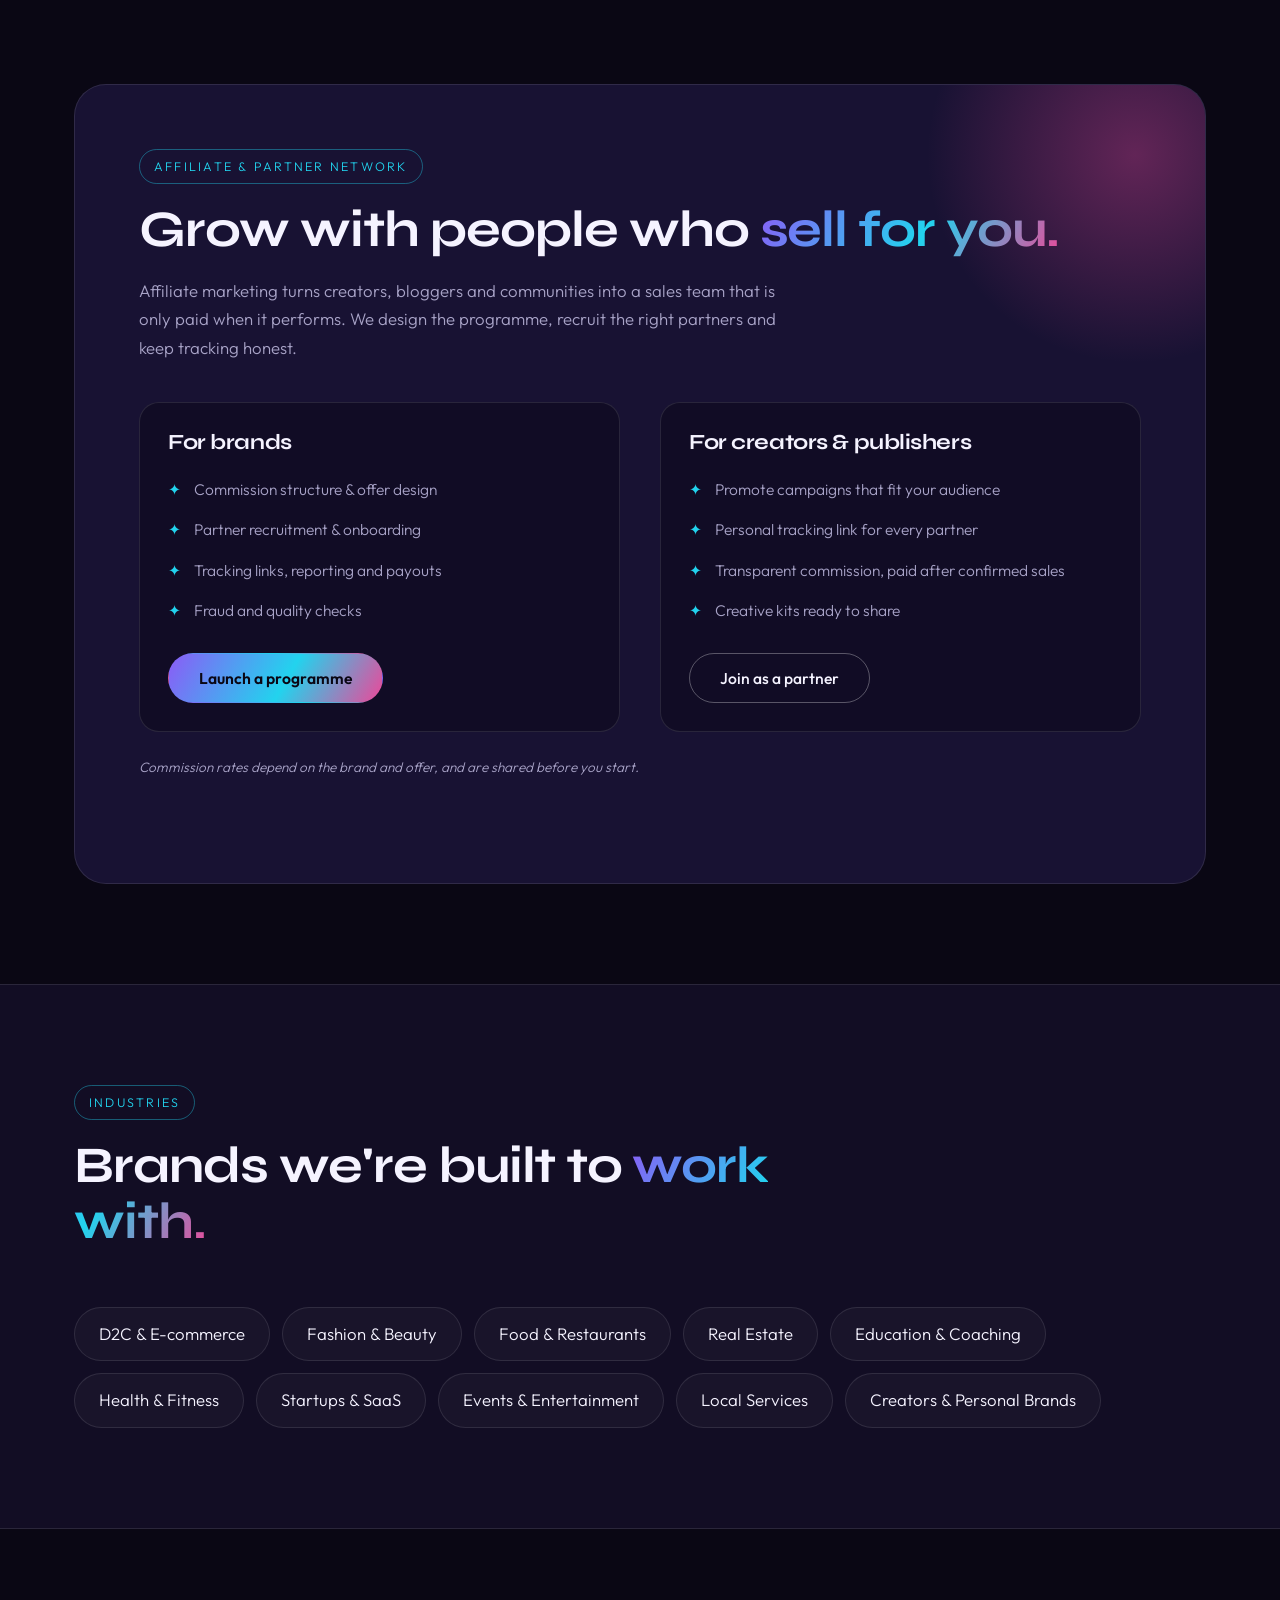
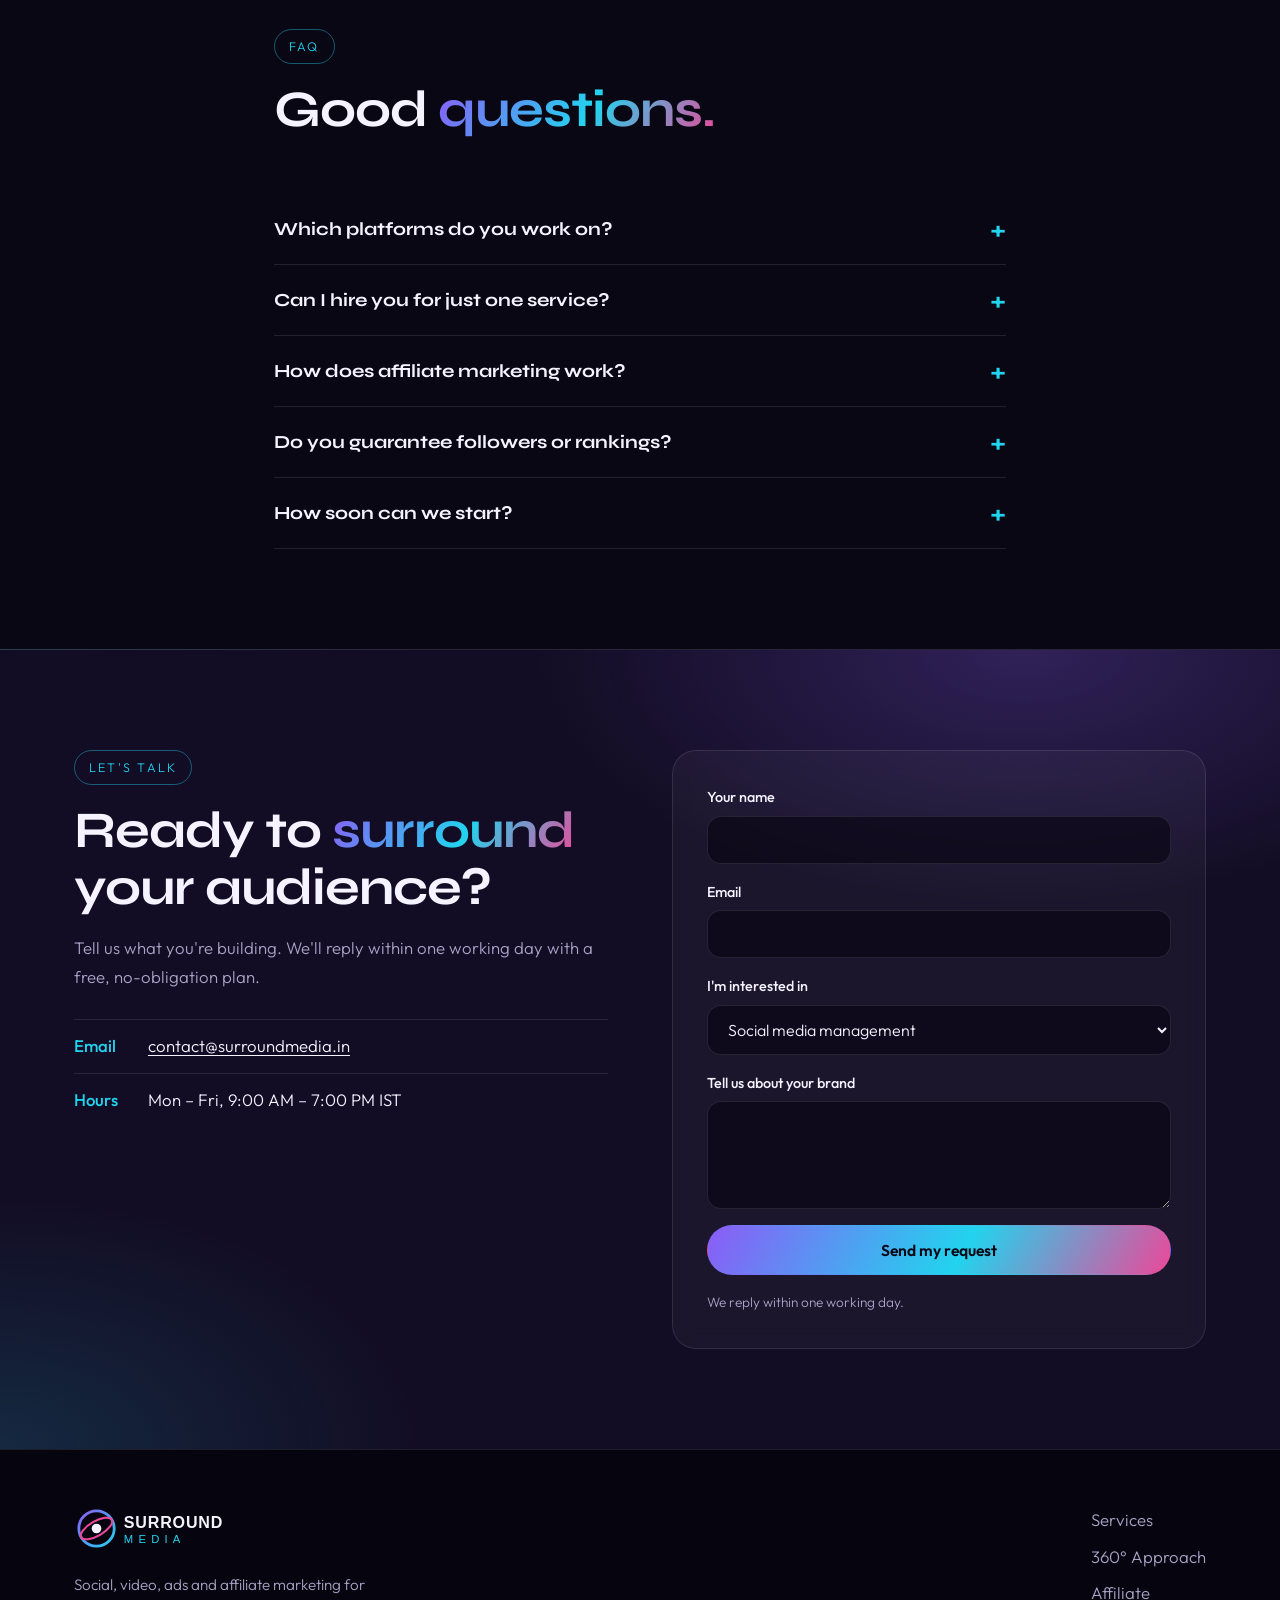
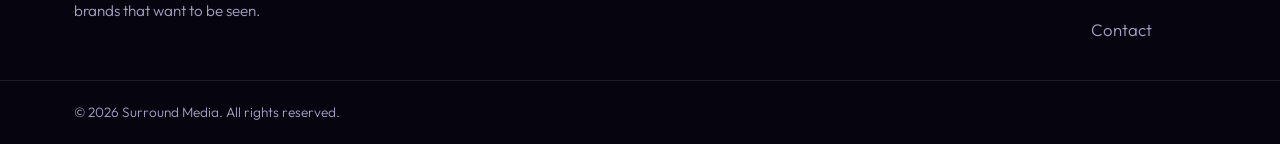
==== commit e9f70c10: "Send contact form via FormSubmit and add favicons - Contact form now emails contact@surroundmedia.in" ====
--- a/index.html
+++ b/index.html
@@ -6,8 +6,9 @@
 <meta name="theme-color" content="#0a0714">
 <title>Surround Media — Social, Video, Ads &amp; Affiliate Marketing</title>
 <meta name="description" content="Surround Media is a digital marketing studio for social media, video content, performance ads, influencer and affiliate marketing, SEO and brand design — built to put your brand everywhere your audience is.">
-<link rel="canonical" href="https://surroundmedia.in/">
-<link rel="icon" href="data:image/svg+xml,%3Csvg xmlns='http://www.w3.org/2000/svg' viewBox='0 0 100 100'%3E%3Crect width='100' height='100' rx='26' fill='%230a0714'/%3E%3Ccircle cx='50' cy='50' r='30' fill='none' stroke='%238b5cf6' stroke-width='8'/%3E%3Cellipse cx='50' cy='50' rx='30' ry='12' fill='none' stroke='%23ec4899' stroke-width='6' transform='rotate(-30 50 50)'/%3E%3Ccircle cx='50' cy='50' r='8' fill='%23f5f3ff'/%3E%3C/svg%3E">
+<link rel="icon" href="favicon.ico" sizes="any">
+<link rel="icon" href="favicon.svg" type="image/svg+xml">
+<link rel="apple-touch-icon" href="apple-touch-icon.png">
 <link rel="preconnect" href="https://fonts.googleapis.com">
 <link rel="preconnect" href="https://fonts.gstatic.com" crossorigin>
 <link href="https://fonts.googleapis.com/css2?family=Outfit:wght@300;400;500;600&family=Syne:wght@600;700;800&display=swap" rel="stylesheet">
@@ -261,8 +262,9 @@
         <label>Tell us about your brand
           <textarea name="message" rows="4"></textarea>
         </label>
+        <input type="text" name="_honey" class="hp" tabindex="-1" autocomplete="off" aria-hidden="true">
         <button type="submit" class="btn btn--glow">Send my request</button>
-        <p class="form__note" id="formNote" role="status" aria-live="polite">Opens your email app with your message ready to send.</p>
+        <p class="form__note" id="formNote" role="status" aria-live="polite">We reply within one working day.</p>
       </form>
     </div>
   </section>
--- a/style.css
+++ b/style.css
@@ -217,3 +217,7 @@
   .orbit__ring, .chip { animation: none; }
   .reveal { opacity: 1; transform: none; transition: none; }
 }
+
+/* ========== Form spam trap ========== */
+.hp { position: absolute; left: -9999px; width: 1px; height: 1px; opacity: 0; }
+.form .btn:disabled { opacity: .6; cursor: wait; transform: none; }
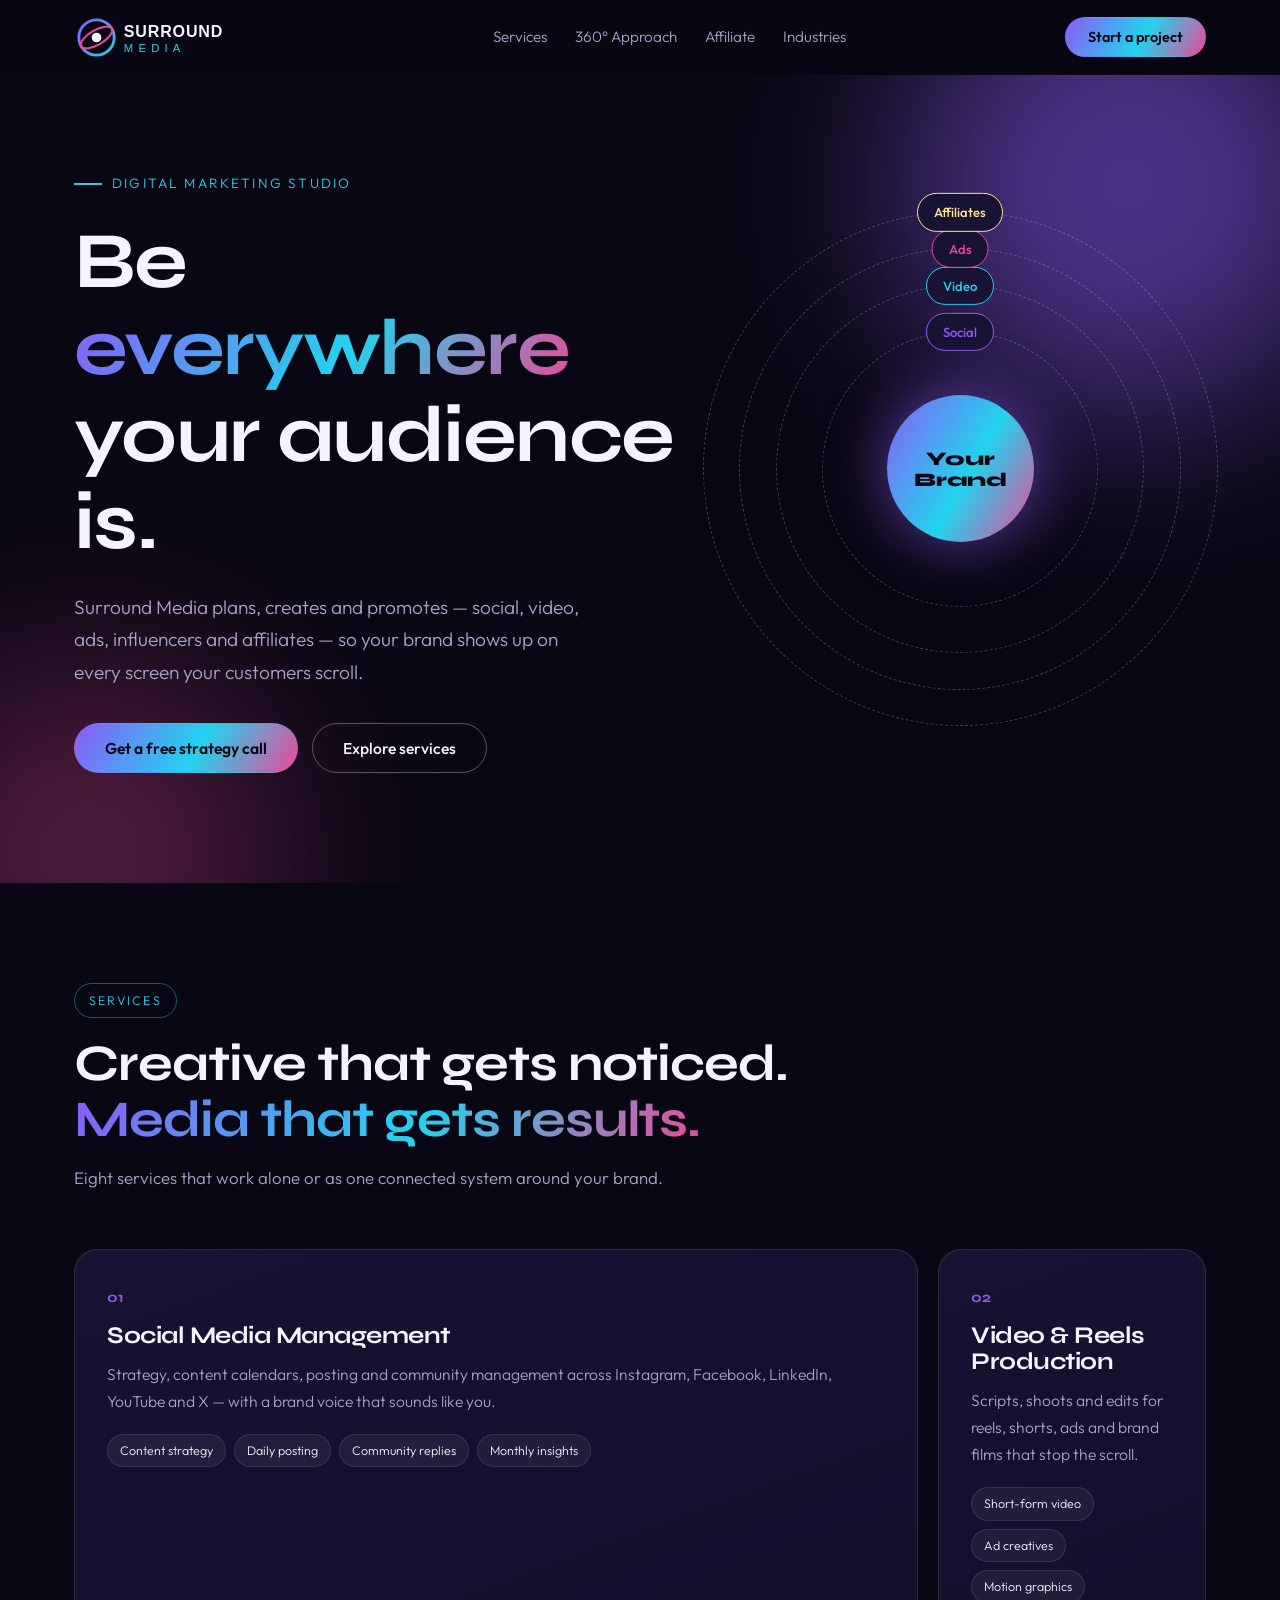
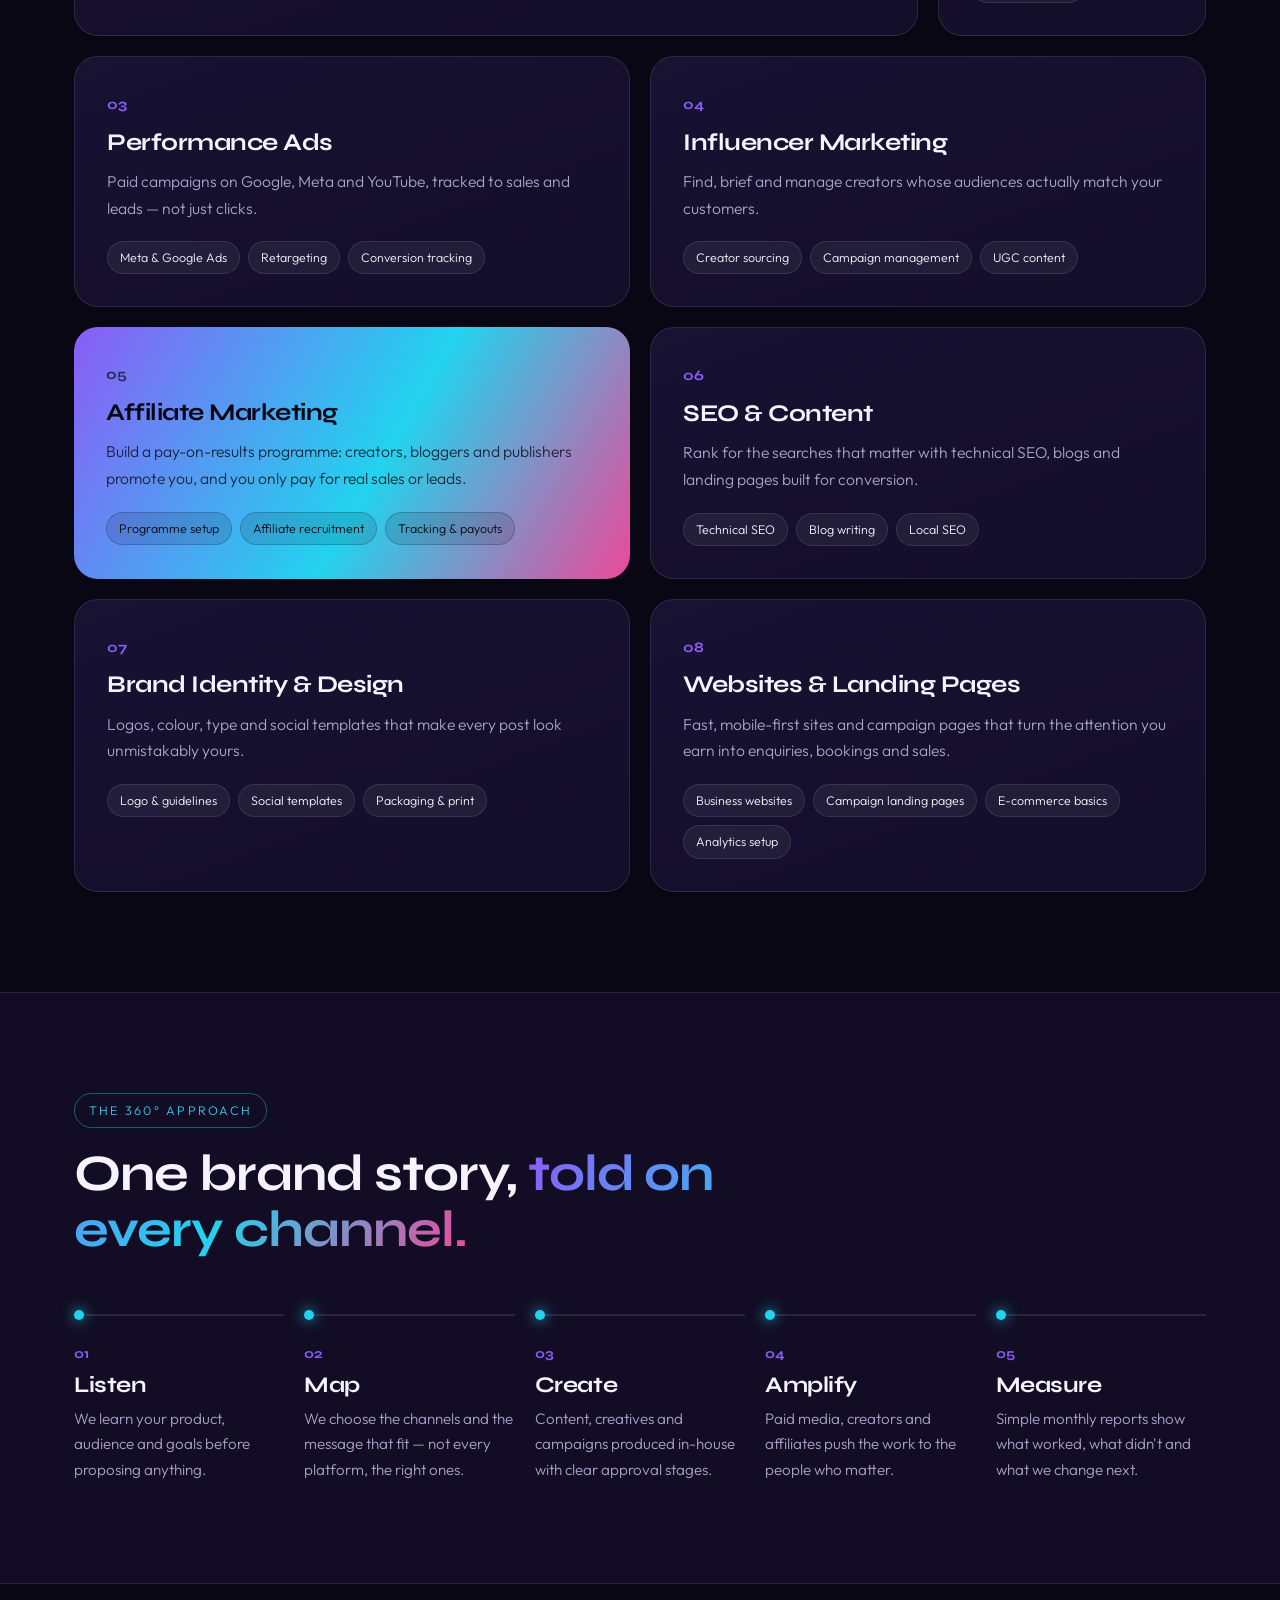
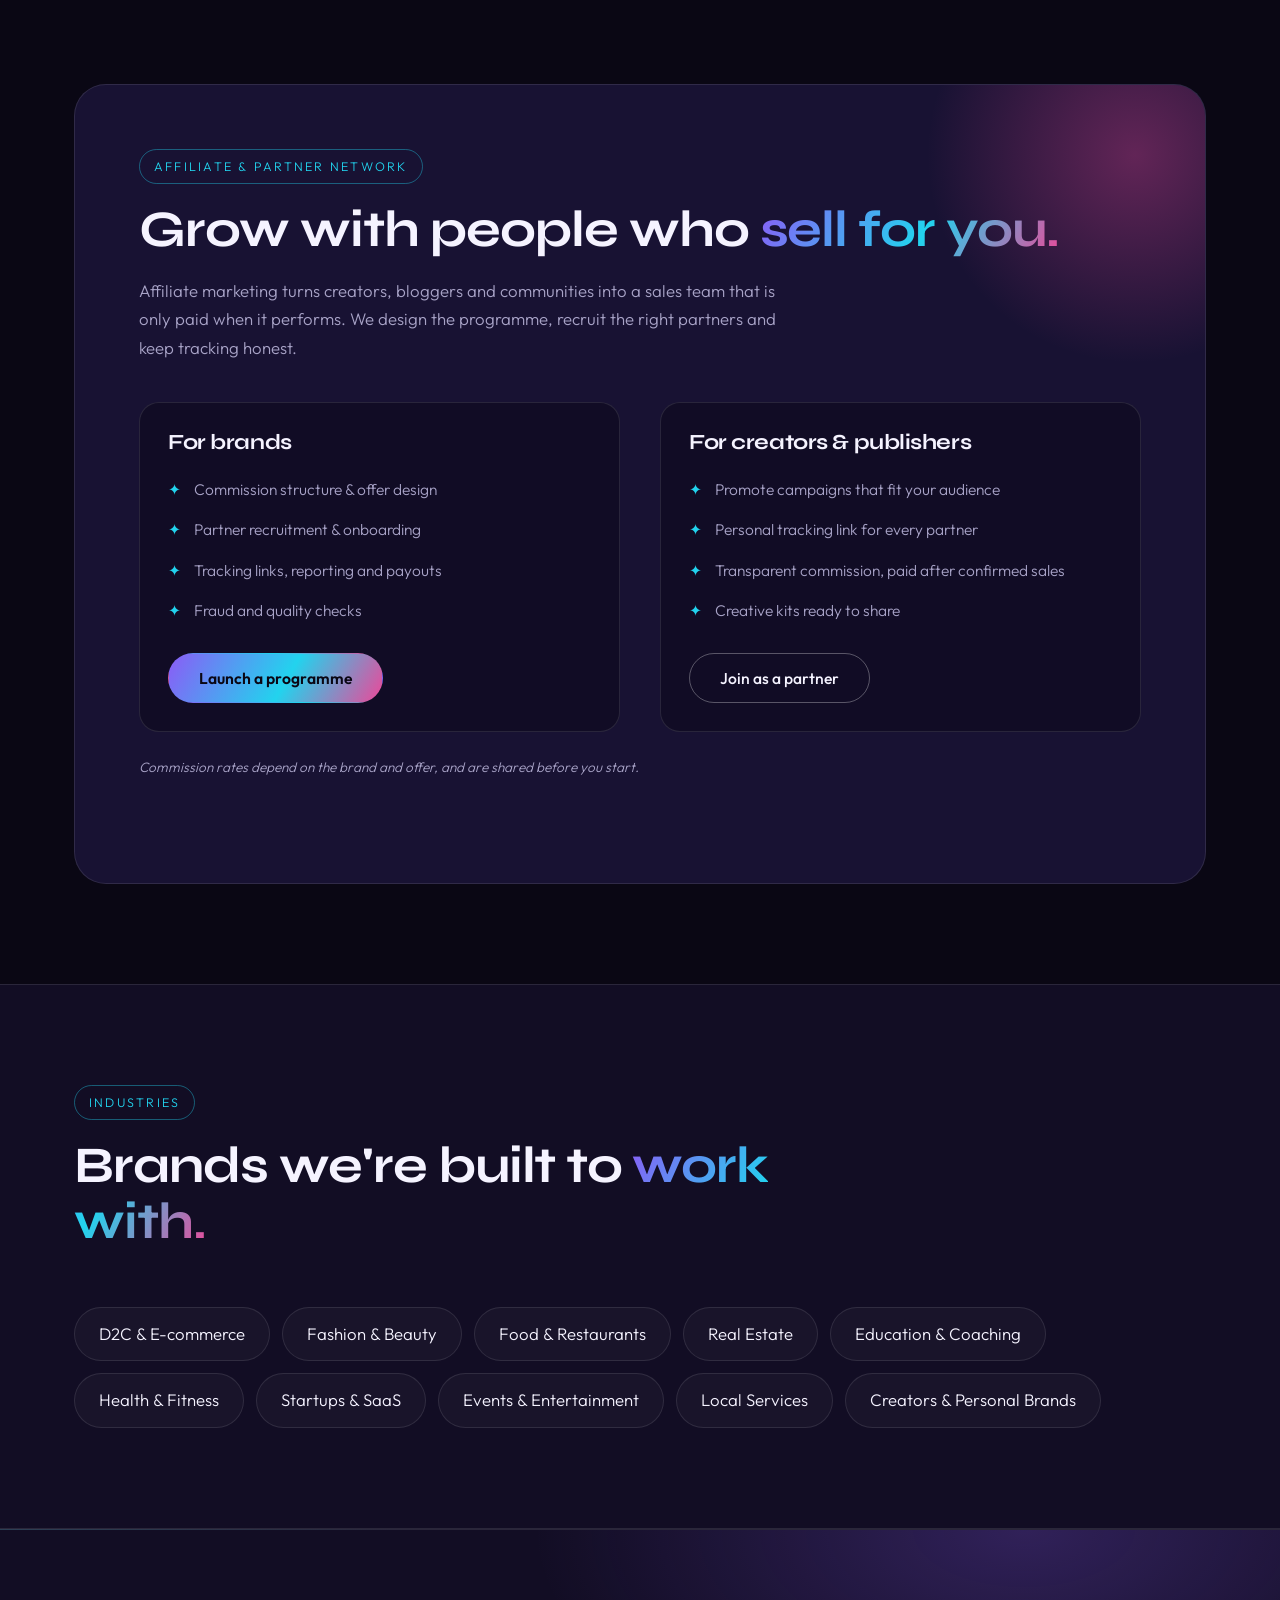
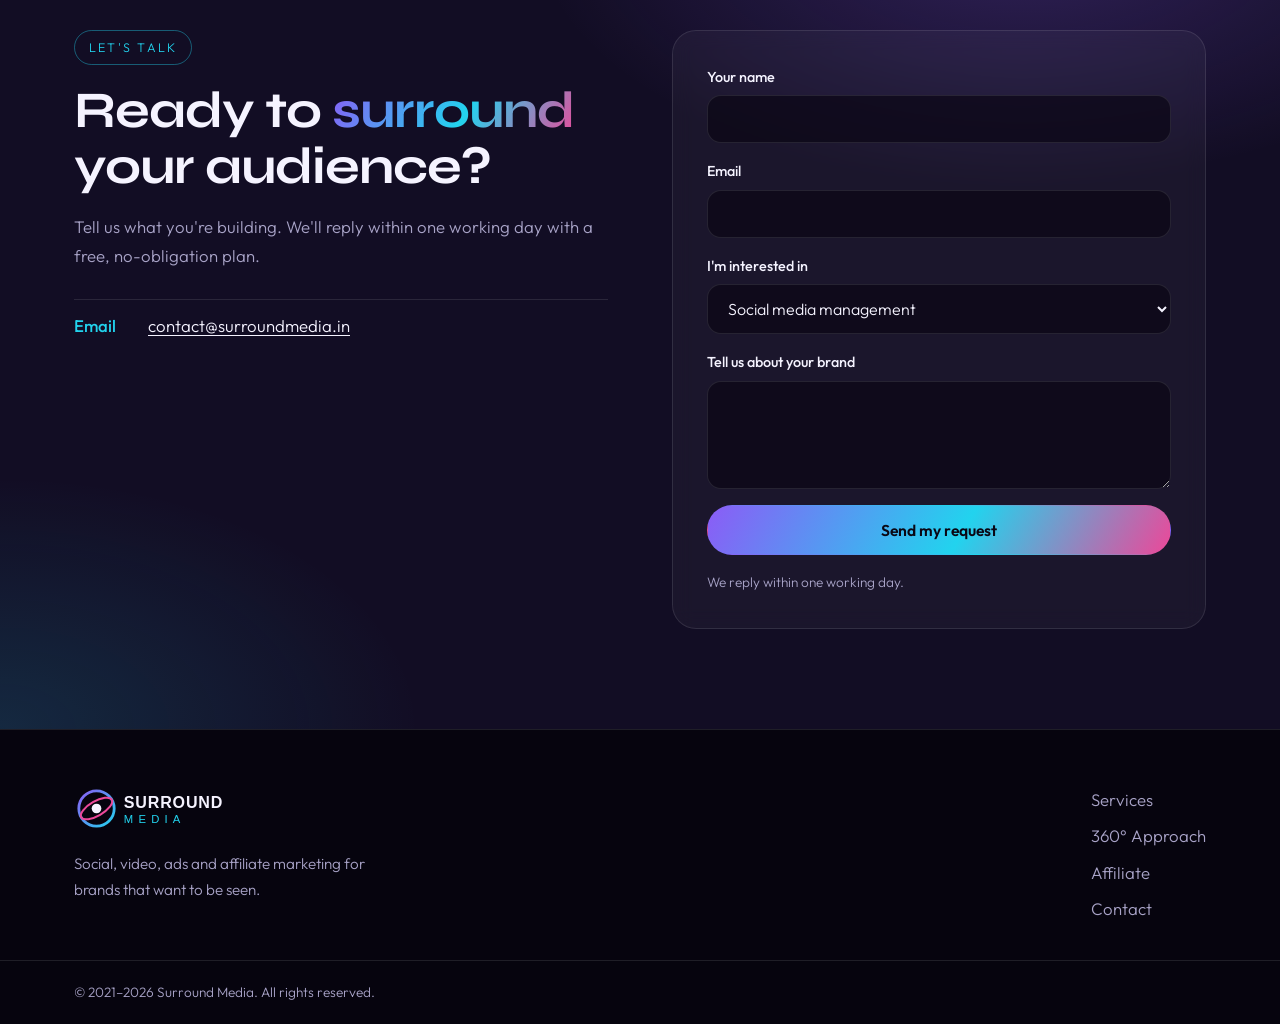
==== commit 43a02d79: "Remove FAQ section and working hours, update footer years Co-Authored-By: Claude Sonnet 5.5 <noreply" ====
--- a/index.html
+++ b/index.html
@@ -5,6 +5,7 @@
 <meta name="viewport" content="width=device-width, initial-scale=1.0">
 <meta name="theme-color" content="#0a0714">
 <title>Surround Media — Social, Video, Ads &amp; Affiliate Marketing</title>
+<link rel="canonical" href="https://surroundmedia.in/">
 <meta name="description" content="Surround Media is a digital marketing studio for social media, video content, performance ads, influencer and affiliate marketing, SEO and brand design — built to put your brand everywhere your audience is.">
 <link rel="icon" href="favicon.ico" sizes="any">
 <link rel="icon" href="favicon.svg" type="image/svg+xml">
@@ -24,7 +25,6 @@
       <a href="#approach">360° Approach</a>
       <a href="#affiliate">Affiliate</a>
       <a href="#industries">Industries</a>
-      <a href="#faq">FAQ</a>
     </nav>
     <a href="#contact" class="btn btn--glow header__cta">Start a project</a>
     <button class="nav-toggle" id="navToggle" aria-label="Toggle navigation" aria-expanded="false" aria-controls="nav">
@@ -194,38 +194,6 @@
     </div>
   </section>
 
-  <!-- FAQ -->
-  <section class="section" id="faq">
-    <div class="container container--narrow">
-      <div class="section__head reveal">
-        <span class="tag">FAQ</span>
-        <h2>Good <span class="grad">questions.</span></h2>
-      </div>
-      <div class="faq reveal">
-        <details>
-          <summary>Which platforms do you work on?</summary>
-          <p>Mainly Instagram, Facebook, YouTube, LinkedIn, X and Google. We recommend only the platforms where your customers actually spend time.</p>
-        </details>
-        <details>
-          <summary>Can I hire you for just one service?</summary>
-          <p>Yes. Many clients start with one service — like social media or ads — and add more as results come in.</p>
-        </details>
-        <details>
-          <summary>How does affiliate marketing work?</summary>
-          <p>Partners promote your product with a unique tracking link. When a sale or lead is confirmed through that link, they earn a commission you've agreed in advance. You pay for performance, not promises.</p>
-        </details>
-        <details>
-          <summary>Do you guarantee followers or rankings?</summary>
-          <p>No one honestly can. We commit to clear deliverables, transparent reporting and steady improvement against the goals we set together.</p>
-        </details>
-        <details>
-          <summary>How soon can we start?</summary>
-          <p>After a free strategy call and an agreed scope, most projects kick off within a week.</p>
-        </details>
-      </div>
-    </div>
-  </section>
-
   <!-- CONTACT -->
   <section class="section section--glow" id="contact">
     <div class="container contact">
@@ -235,7 +203,6 @@
         <p>Tell us what you're building. We'll reply within one working day with a free, no-obligation plan.</p>
         <ul class="contact__list">
           <li><strong>Email</strong> <a href="mailto:contact@surroundmedia.in">contact@surroundmedia.in</a></li>
-          <li><strong>Hours</strong> Mon – Fri, 9:00 AM – 7:00 PM IST</li>
         </ul>
       </div>
 
@@ -286,7 +253,7 @@
   </div>
   <div class="footer__bottom">
     <div class="container">
-      <p>&copy; <span id="year">2026</span> Surround Media. All rights reserved.</p>
+      <p>&copy; 2021&ndash;<span id="year">2026</span> Surround Media. All rights reserved.</p>
     </div>
   </div>
 </footer>
--- a/style.css
+++ b/style.css
@@ -151,14 +151,6 @@
 .pills span { padding: 12px 24px; border-radius: 999px; border: 1px solid var(--line); background: rgba(255,255,255,.03); transition: all .25s; }
 .pills span:hover { border-color: var(--pink); color: var(--pink); transform: translateY(-3px); }
 
-/* ========== FAQ ========== */
-.faq details { border-bottom: 1px solid var(--line); }
-.faq summary { cursor: pointer; font: 700 1.15rem 'Syne', sans-serif; padding: 24px 40px 24px 0; list-style: none; position: relative; }
-.faq summary::-webkit-details-marker { display: none; }
-.faq summary::after { content: "+"; position: absolute; right: 0; top: 50%; transform: translateY(-50%); font-size: 1.8rem; color: var(--cyan); transition: transform .2s; }
-.faq details[open] summary::after { transform: translateY(-50%) rotate(45deg); }
-.faq details p { padding-bottom: 24px; color: var(--muted); }
-
 /* ========== Contact ========== */
 .contact { display: grid; grid-template-columns: 1fr 1fr; gap: 64px; align-items: start; }
 .contact__copy > p { color: var(--muted); margin: 18px 0 28px; }
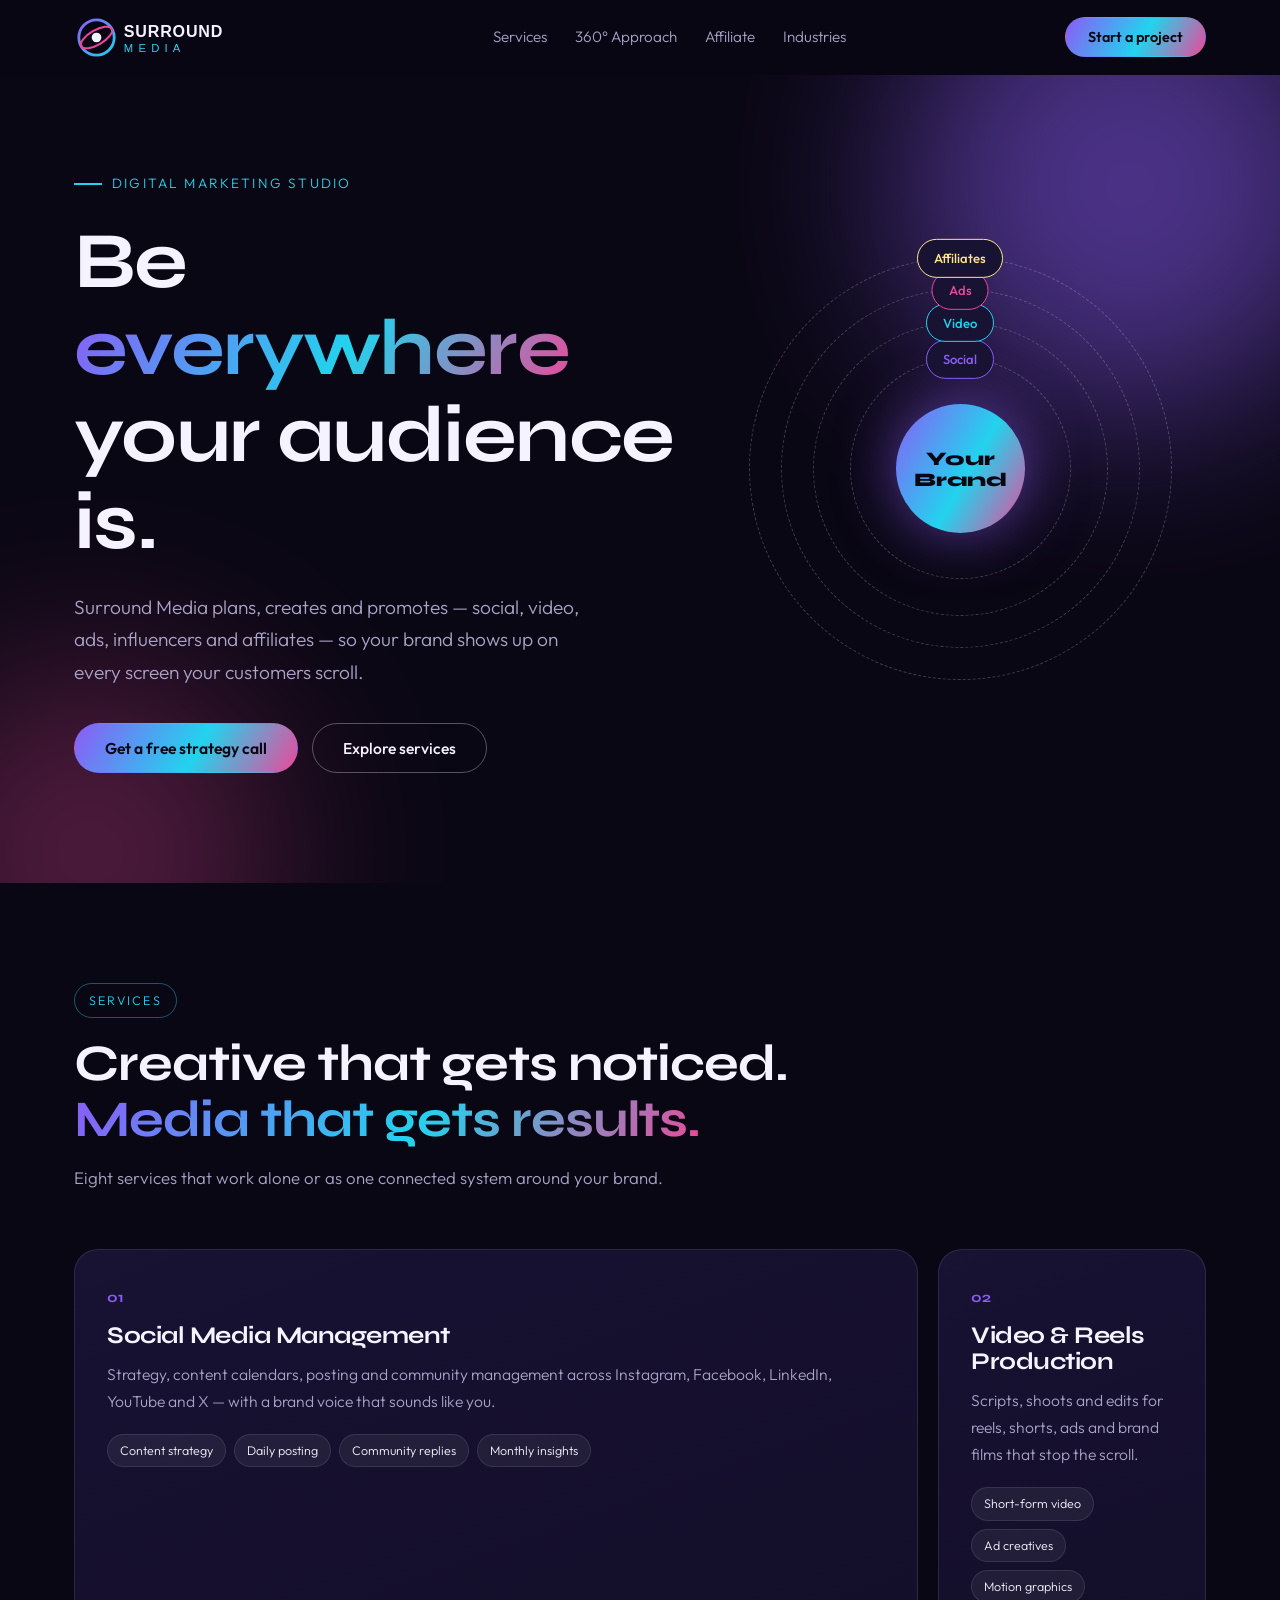
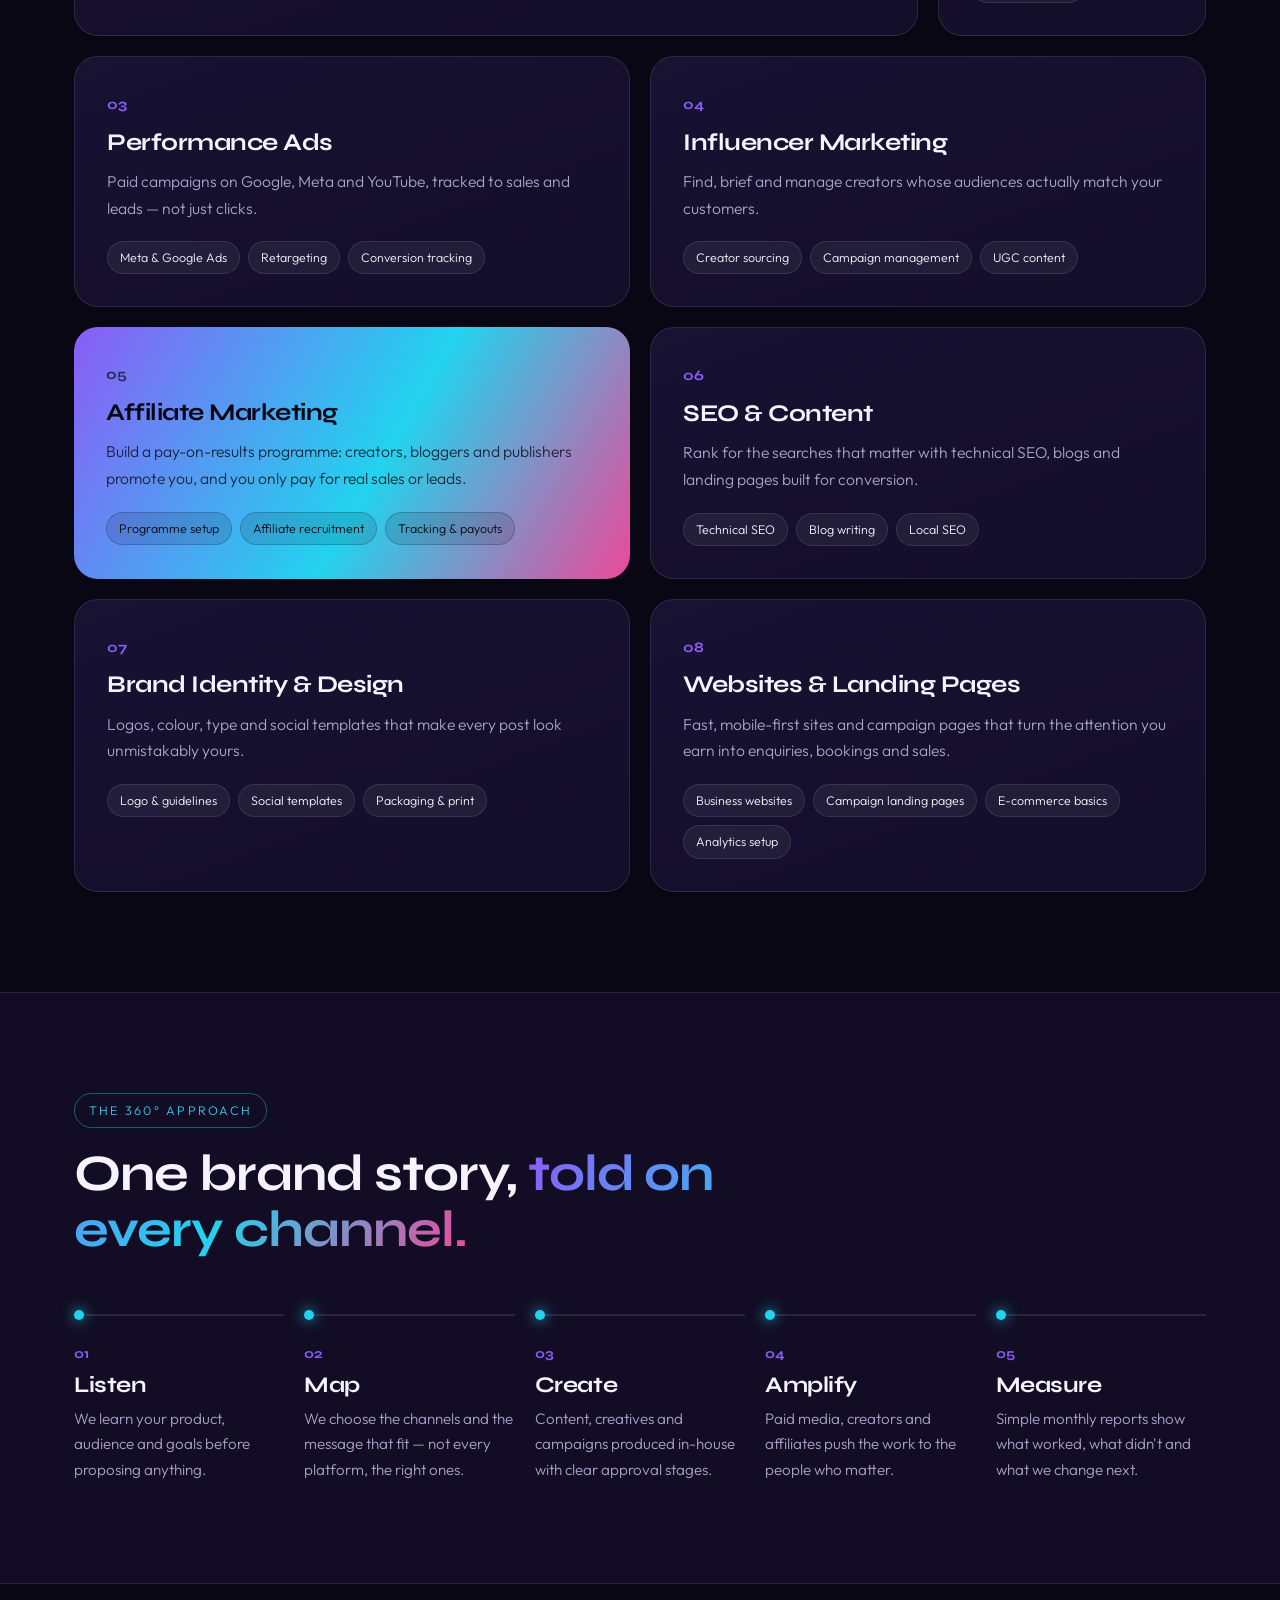
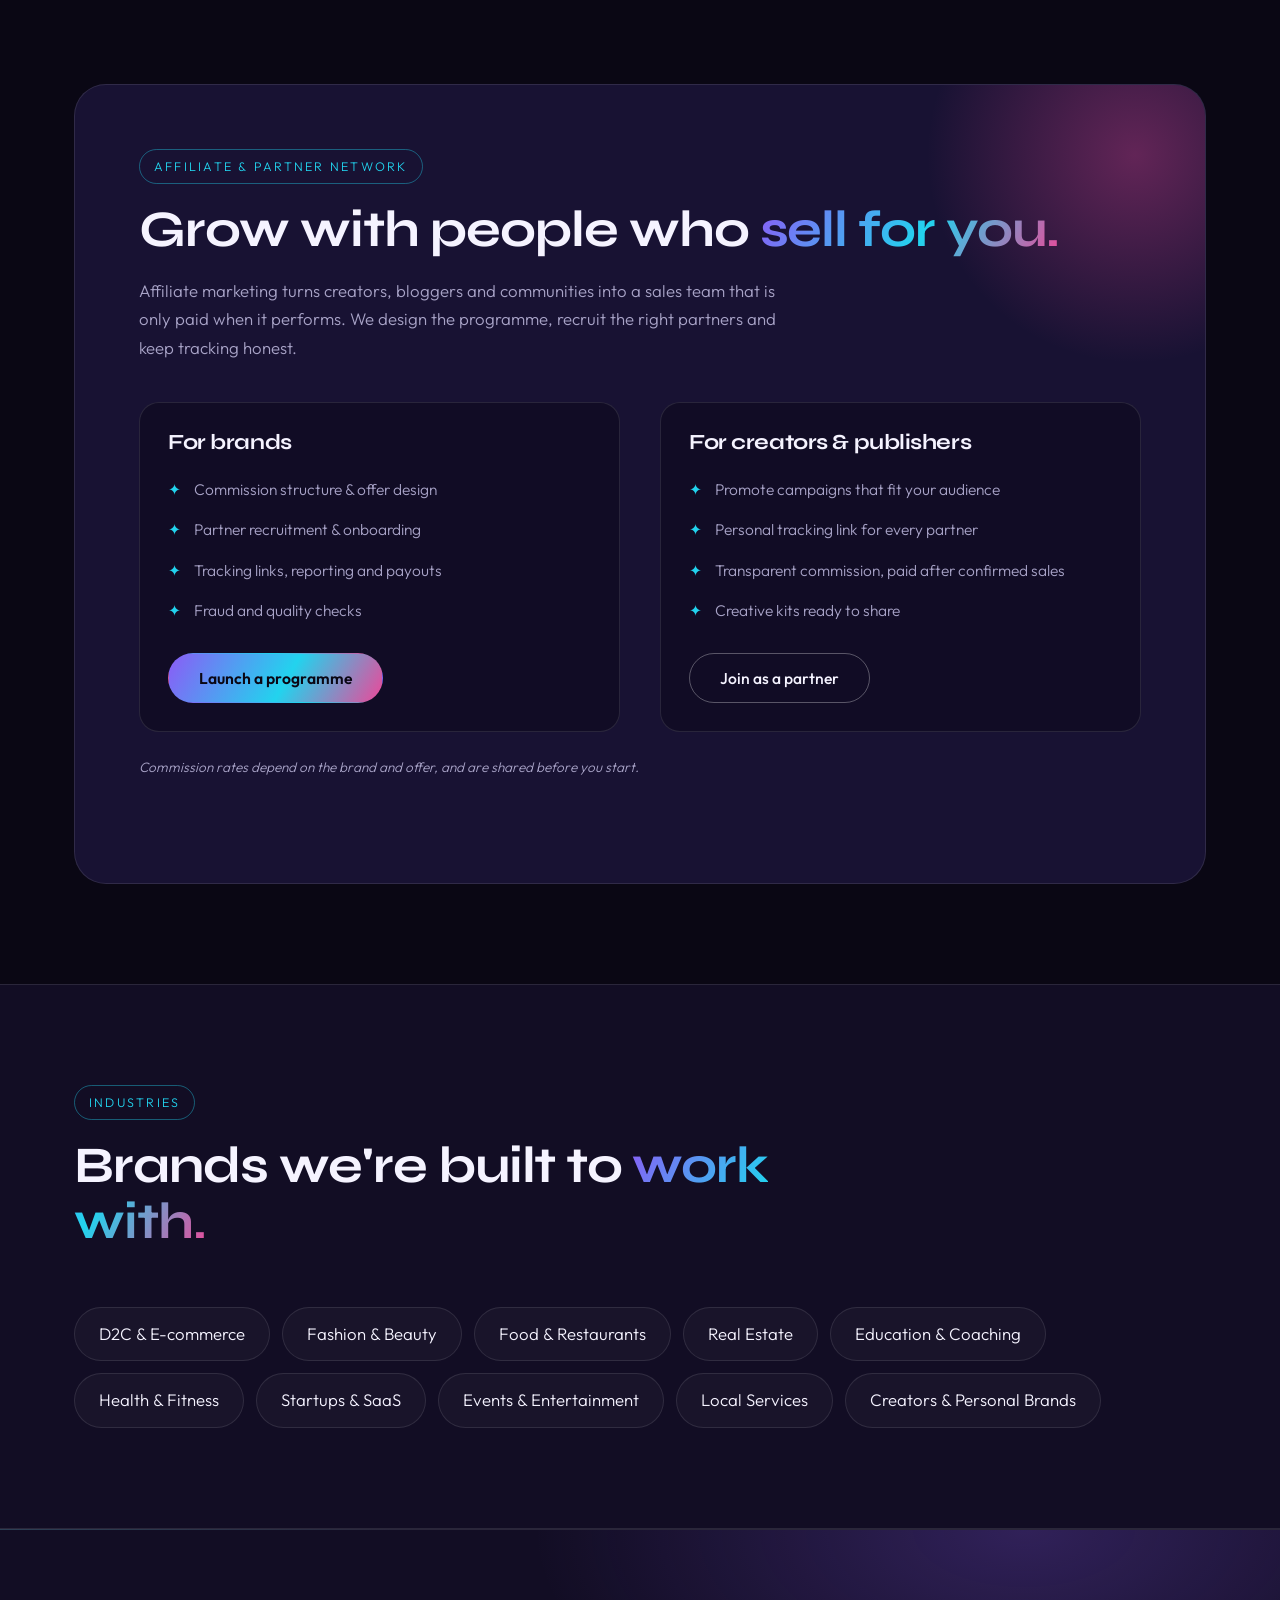
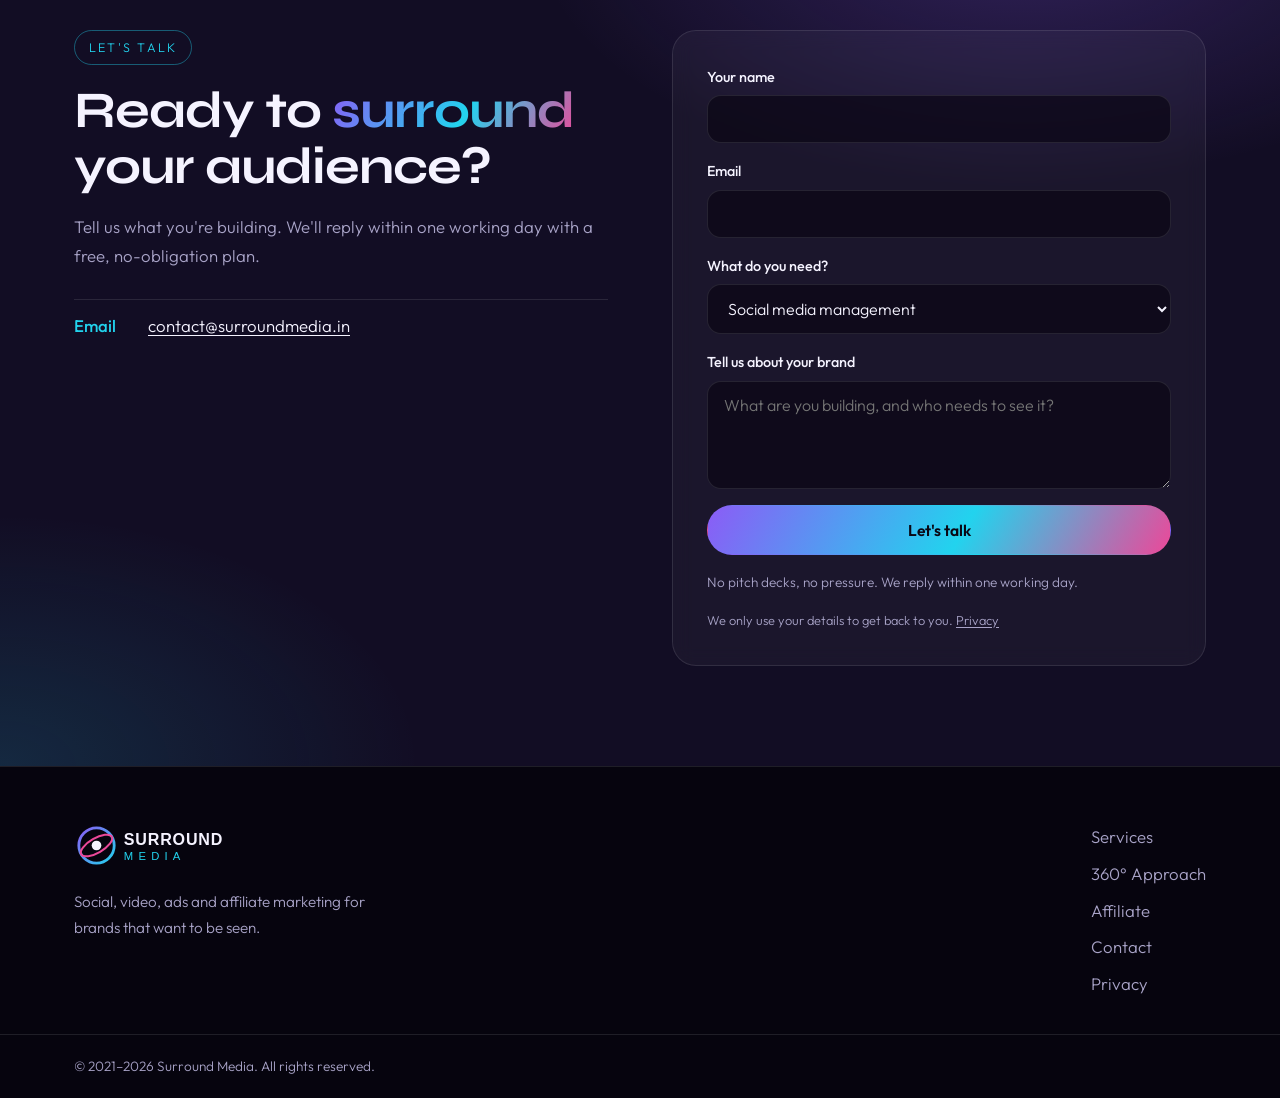
==== commit ab3a1901: "Add privacy page, share images, sitemap and robots; refine contact form and orbit - privacy.html wit" ====
--- a/index.html
+++ b/index.html
@@ -7,6 +7,19 @@
 <title>Surround Media — Social, Video, Ads &amp; Affiliate Marketing</title>
 <link rel="canonical" href="https://surroundmedia.in/">
 <meta name="description" content="Surround Media is a digital marketing studio for social media, video content, performance ads, influencer and affiliate marketing, SEO and brand design — built to put your brand everywhere your audience is.">
+<meta property="og:type" content="website">
+<meta property="og:site_name" content="Surround Media">
+<meta property="og:title" content="Surround Media — Social, Video, Ads &amp; Affiliate Marketing">
+<meta property="og:description" content="Surround Media is a digital marketing studio for social media, video content, performance ads, influencer and affiliate marketing, SEO and brand design — built to put your brand everywhere your audience is.">
+<meta property="og:url" content="https://surroundmedia.in/">
+<meta property="og:image" content="https://surroundmedia.in/og-image.png">
+<meta property="og:image:width" content="1200">
+<meta property="og:image:height" content="630">
+<meta property="og:image:alt" content="Surround Media: social, video, ads and affiliate marketing">
+<meta name="twitter:card" content="summary_large_image">
+<meta name="twitter:title" content="Surround Media — Social, Video, Ads &amp; Affiliate Marketing">
+<meta name="twitter:description" content="Surround Media is a digital marketing studio for social media, video content, performance ads, influencer and affiliate marketing, SEO and brand design — built to put your brand everywhere your audience is.">
+<meta name="twitter:image" content="https://surroundmedia.in/og-image.png">
 <link rel="icon" href="favicon.ico" sizes="any">
 <link rel="icon" href="favicon.svg" type="image/svg+xml">
 <link rel="apple-touch-icon" href="apple-touch-icon.png">
@@ -213,7 +226,7 @@
         <label>Email
           <input type="email" name="email" required autocomplete="email">
         </label>
-        <label>I'm interested in
+        <label>What do you need?
           <select name="interest">
             <option>Social media management</option>
             <option>Video &amp; reels</option>
@@ -227,11 +240,12 @@
           </select>
         </label>
         <label>Tell us about your brand
-          <textarea name="message" rows="4"></textarea>
+          <textarea name="message" rows="4" placeholder="What are you building, and who needs to see it?"></textarea>
         </label>
         <input type="text" name="_honey" class="hp" tabindex="-1" autocomplete="off" aria-hidden="true">
-        <button type="submit" class="btn btn--glow">Send my request</button>
-        <p class="form__note" id="formNote" role="status" aria-live="polite">We reply within one working day.</p>
+        <button type="submit" class="btn btn--glow">Let's talk</button>
+        <p class="form__note" id="formNote" role="status" aria-live="polite">No pitch decks, no pressure. We reply within one working day.</p>
+        <p class="form-privacy">We only use your details to get back to you. <a href="privacy.html">Privacy</a></p>
       </form>
     </div>
   </section>
@@ -249,6 +263,7 @@
       <a href="#approach">360° Approach</a>
       <a href="#affiliate">Affiliate</a>
       <a href="#contact">Contact</a>
+      <a href="privacy.html">Privacy</a>
     </nav>
   </div>
   <div class="footer__bottom">
--- a/style.css
+++ b/style.css
@@ -81,15 +81,19 @@
 
 /* Orbit graphic */
 .orbit { position: relative; width: min(100%, 460px); aspect-ratio: 1; margin: 0 auto; }
-.orbit__core { position: absolute; inset: 34%; border-radius: 50%; background: var(--grad); color: #0a0714; display: grid; place-items: center; text-align: center; font: 800 1.2rem/1.1 'Syne', sans-serif; box-shadow: 0 0 60px rgba(139,92,246,.6); }
+.orbit__core { position: absolute; inset: 36%; border-radius: 50%; background: var(--grad); color: #0a0714; display: grid; place-items: center; text-align: center; font: 800 1.2rem/1.1 'Syne', sans-serif; box-shadow: 0 0 60px rgba(139,92,246,.6); }
 .orbit__ring { position: absolute; border: 1px dashed rgba(255,255,255,.22); border-radius: 50%; animation: spin linear infinite; }
-.orbit__ring--1 { inset: 20%; animation-duration: 18s; }
-.orbit__ring--2 { inset: 10%; animation-duration: 26s; animation-direction: reverse; }
-.orbit__ring--3 { inset: 2%; animation-duration: 34s; }
-.orbit__ring--4 { inset: -6%; animation-duration: 44s; animation-direction: reverse; }
+.orbit__ring--1 { inset: 26%; animation-duration: 18s; }
+.orbit__ring--2 { inset: 18%; animation-duration: 26s; animation-direction: reverse; }
+.orbit__ring--3 { inset: 11%; animation-duration: 34s; }
+.orbit__ring--4 { inset: 4%; animation-duration: 44s; animation-direction: reverse; }
 .chip { position: absolute; top: 0; left: 50%; transform: translate(-50%, -50%); padding: 7px 16px; border-radius: 999px; font-size: .82rem; font-weight: 500; background: var(--panel); border: 1px solid var(--line); white-space: nowrap; animation: counter linear infinite; }
 .orbit__ring--1 .chip { animation-duration: 18s; } .orbit__ring--2 .chip { animation-duration: 26s; animation-direction: reverse; }
 .orbit__ring--3 .chip { animation-duration: 34s; } .orbit__ring--4 .chip { animation-duration: 44s; animation-direction: reverse; }
+/* Start each ring (and its label) at a different angle so labels begin spread out */
+.orbit__ring--2, .orbit__ring--2 .chip { animation-delay: -6.5s; }
+.orbit__ring--3, .orbit__ring--3 .chip { animation-delay: -17s; }
+.orbit__ring--4, .orbit__ring--4 .chip { animation-delay: -33s; }
 .chip--a { color: var(--violet); border-color: var(--violet); }
 .chip--b { color: var(--cyan); border-color: var(--cyan); }
 .chip--c { color: var(--pink); border-color: var(--pink); }
@@ -201,6 +205,11 @@
 }
 @media (max-width: 640px) {
   .section { padding: 70px 0; }
+  .orbit__ring--1 { inset: 29%; }
+  .orbit__ring--2 { inset: 22%; }
+  .orbit__ring--3 { inset: 16%; }
+  .orbit__ring--4 { inset: 11%; }
+  .orbit__core { inset: 37%; font-size: 1rem; }
   .grid, .loop { grid-template-columns: 1fr; }
   .hero { padding: 56px 0 70px; }
 }
@@ -213,3 +222,21 @@
 /* ========== Form spam trap ========== */
 .hp { position: absolute; left: -9999px; width: 1px; height: 1px; opacity: 0; }
 .form .btn:disabled { opacity: .6; cursor: wait; transform: none; }
+
+/* ========== Form privacy line ========== */
+.form-privacy { font-size: .8rem; color: var(--muted); margin: 0; }
+.form-privacy a { text-decoration: underline; text-underline-offset: 2px; }
+
+/* ========== Legal pages ========== */
+.legal { padding: 64px 0 90px; }
+.legal__inner { max-width: 820px; margin: 0 auto; background: linear-gradient(160deg, var(--panel), #130e29); border: 1px solid var(--line); border-radius: var(--radius); padding: 48px; }
+.legal h1 { font-size: clamp(2rem, 4vw, 2.8rem); margin-bottom: 8px; }
+.legal__updated { color: var(--muted); font-size: .9rem; margin-bottom: 28px; }
+.legal h2 { font-size: 1.3rem; margin: 32px 0 10px; }
+.legal p, .legal li { color: var(--muted); }
+.legal p { margin-bottom: 12px; }
+.legal ul { list-style: disc; padding-left: 22px; margin-bottom: 12px; }
+.legal li { padding: 2px 0; }
+.legal strong { color: var(--text); font-weight: 500; }
+.legal a { color: var(--cyan); text-decoration: underline; text-underline-offset: 3px; }
+@media (max-width: 640px) { .legal { padding: 40px 0 60px; } .legal__inner { padding: 28px 22px; } }
